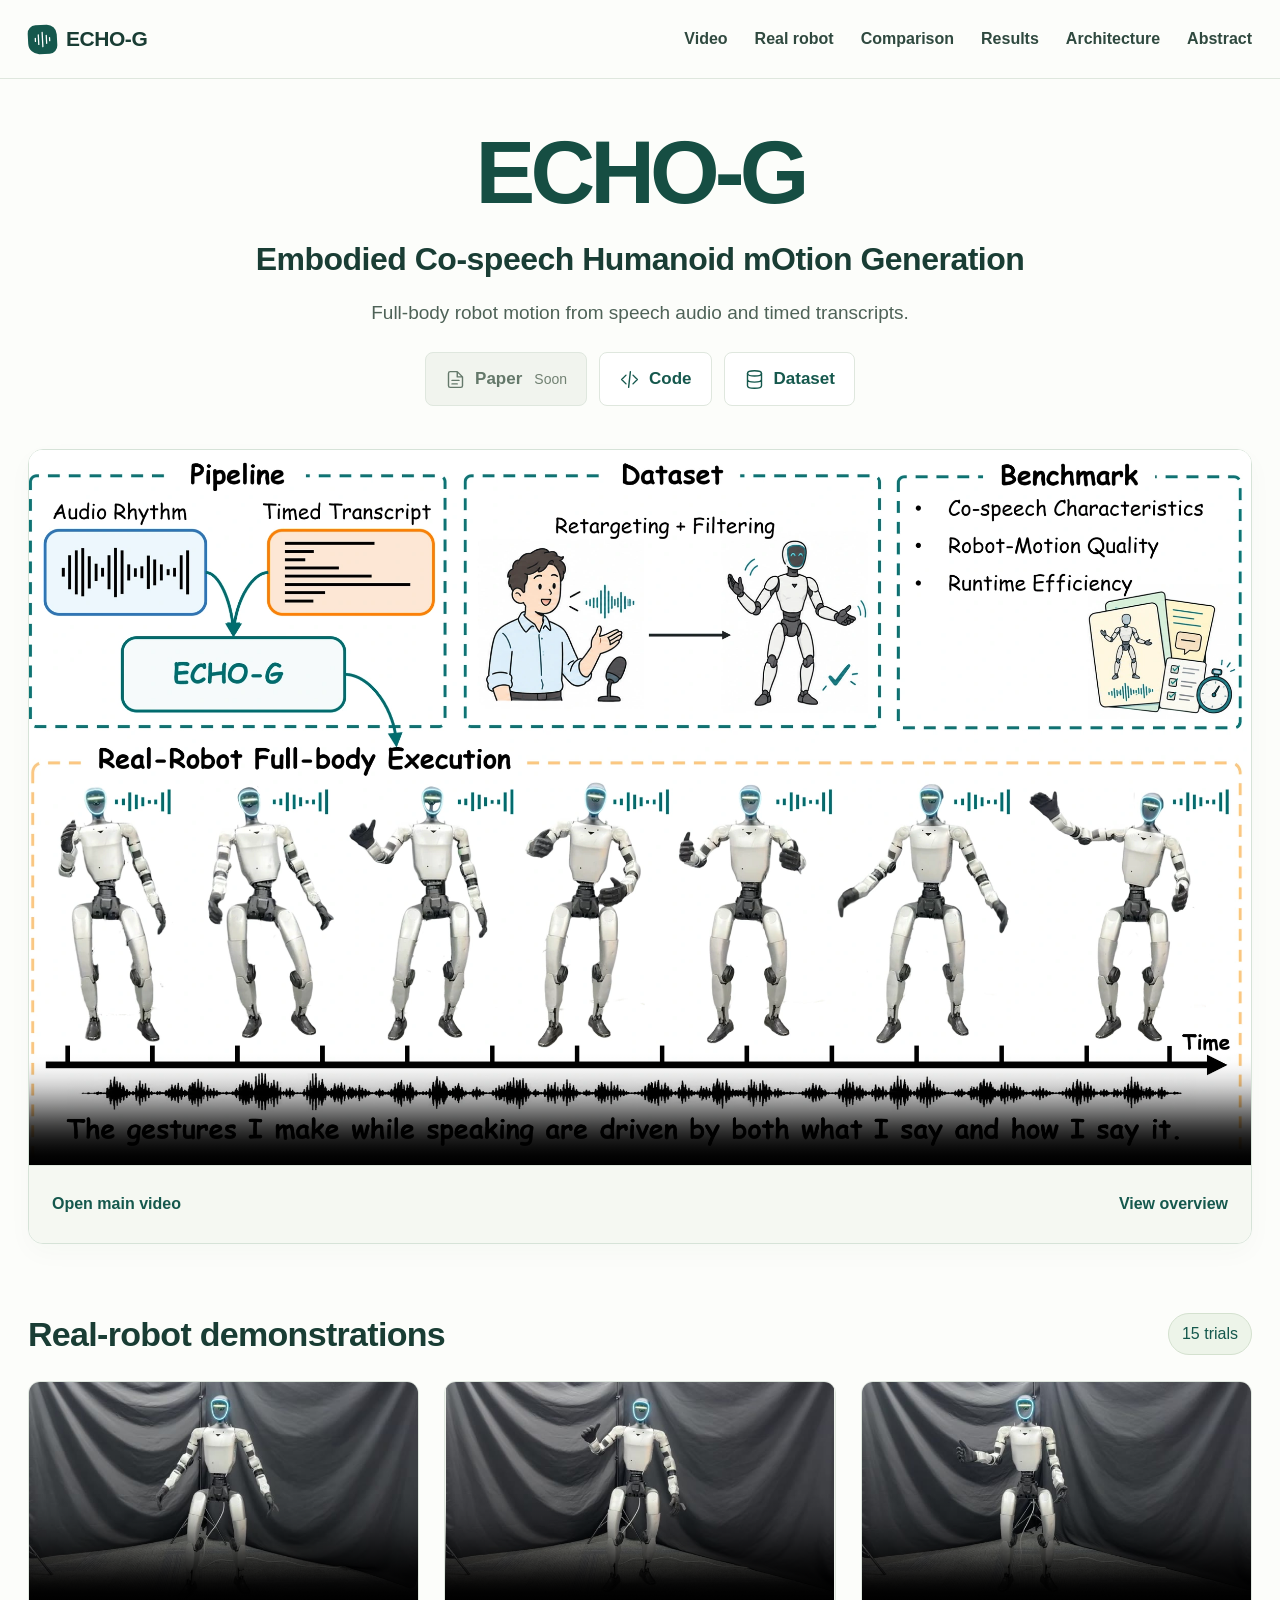
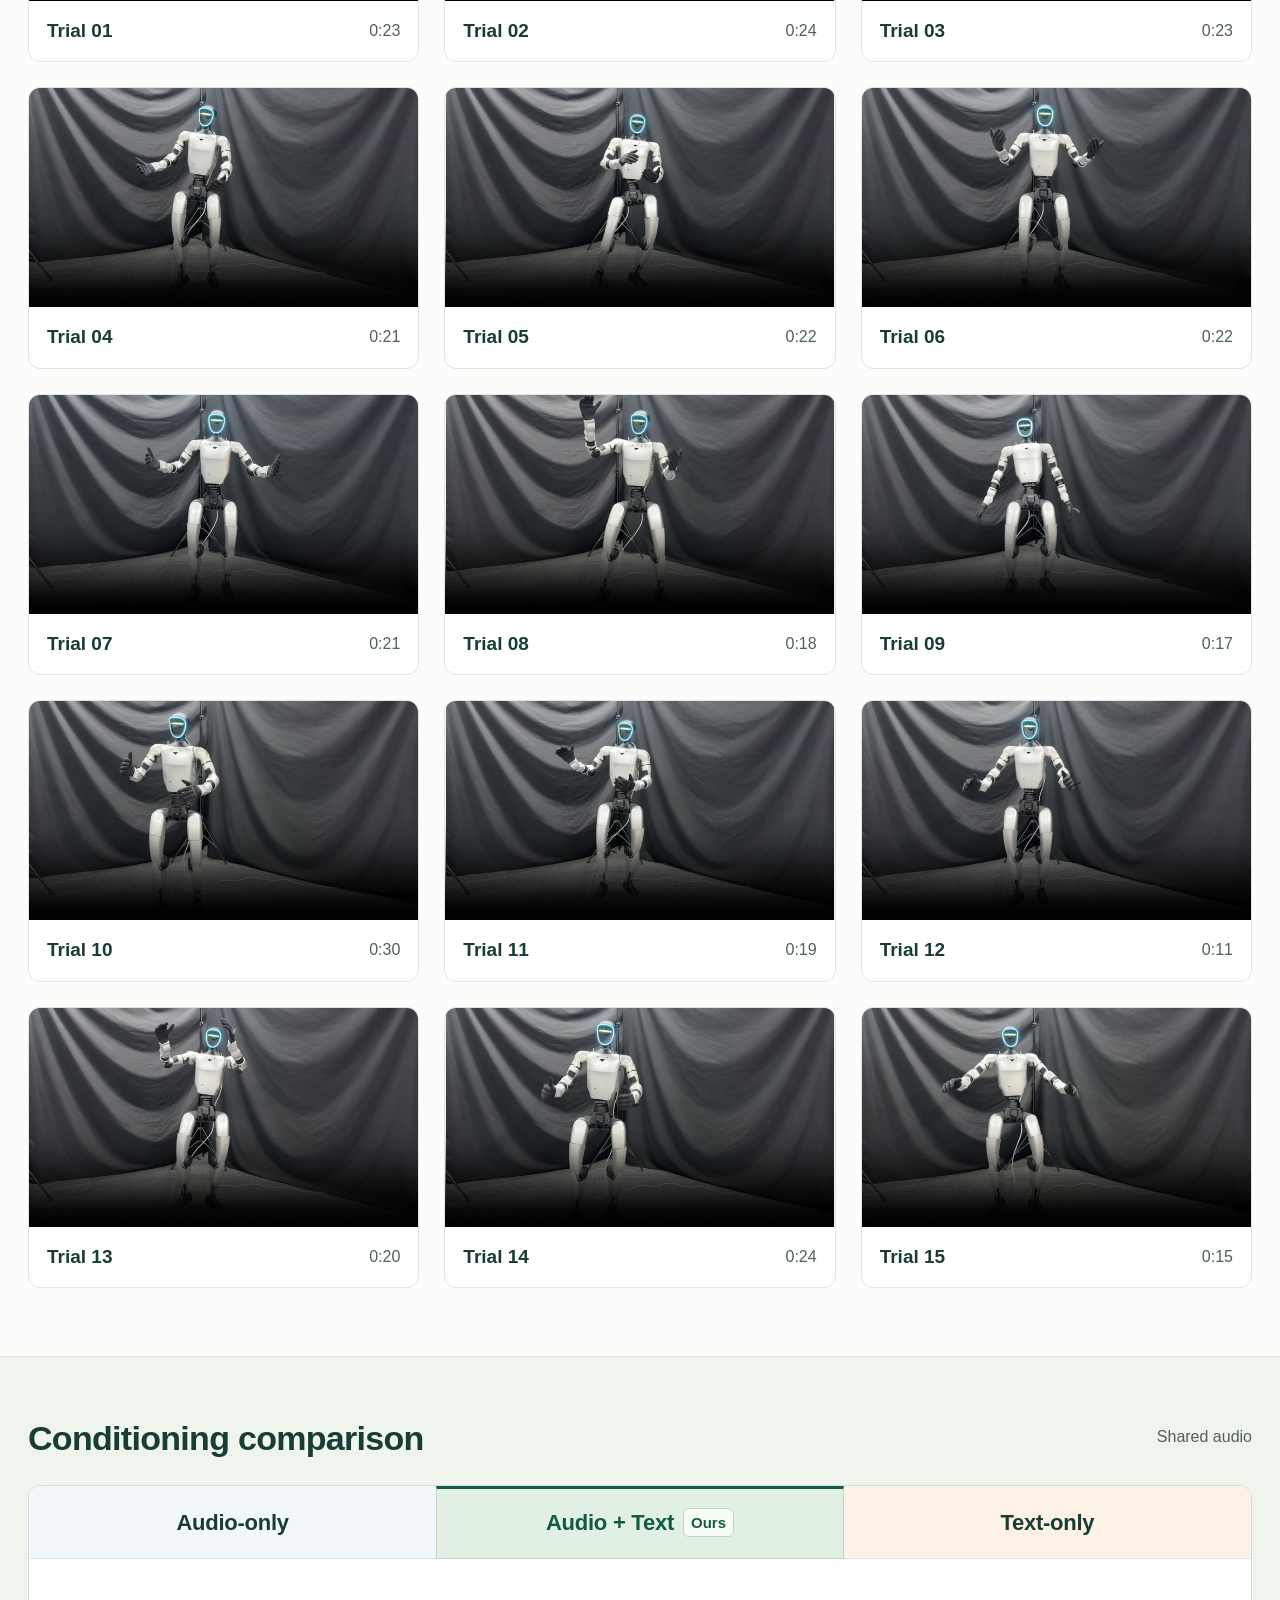
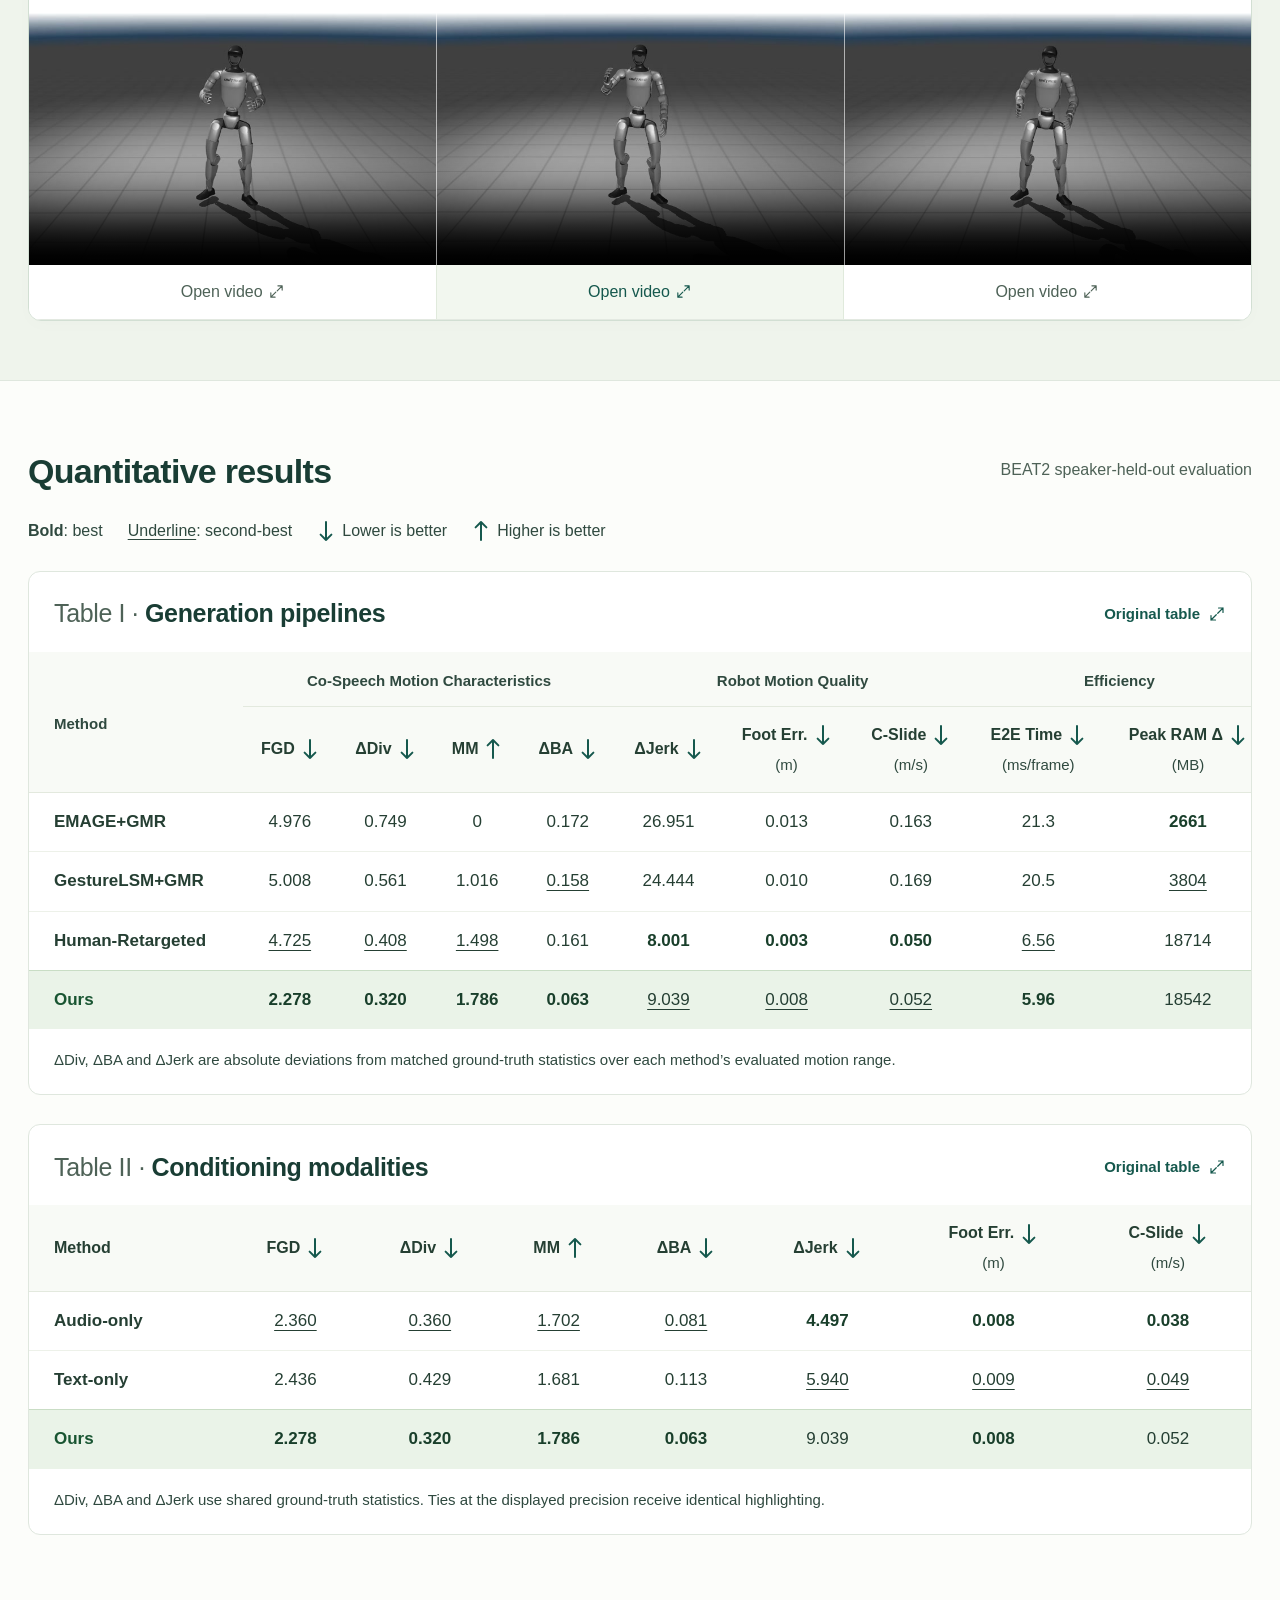
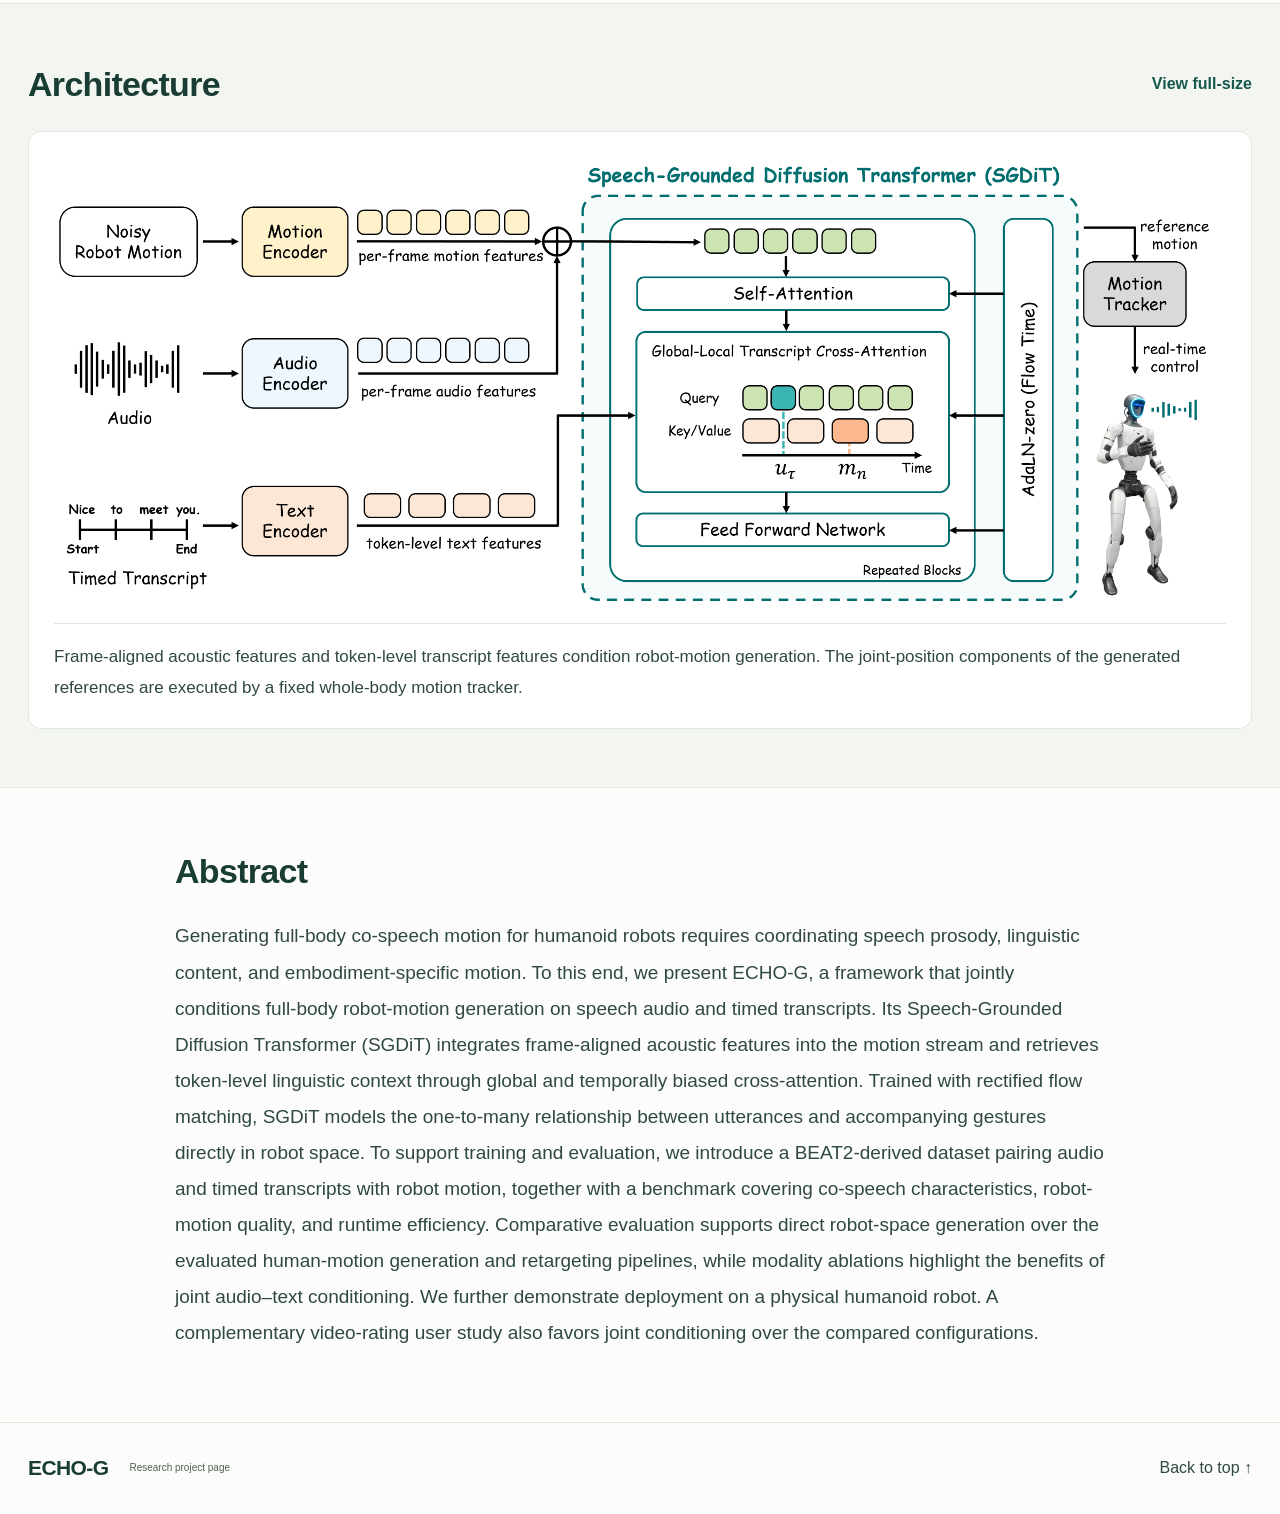
==== static.html @ 5864192a "add author" ====
<!DOCTYPE html>

<html lang="en"><head>
<meta charset="utf-8"/><meta content="width=device-width, initial-scale=1" name="viewport"/>
<meta content="#15584d" name="theme-color"/>
<meta content="ECHO-G generates full-body humanoid co-speech motion from speech audio and timed transcripts. Watch real-robot demonstrations, compare conditioning modalities, and explore the results." name="description"/>
<meta content="website" property="og:type"/><meta content="ECHO-G · Embodied Co-speech Humanoid mOtion Generation" property="og:title"/>
<meta content="Speech audio and timed transcripts, translated into full-body robot motion." property="og:description"/>
<meta content="summary_large_image" name="twitter:card"/>
<title>ECHO-G · Embodied Co-speech Humanoid mOtion Generation</title>
<link href="assets/images/favicon.svg" rel="icon" type="image/svg+xml"/>
<link href="styles.css" rel="stylesheet"/>
<link href="presentation.css" rel="stylesheet"/><meta content="https://echo-g-project.github.io/" property="og:url"/><meta content="https://echo-g-project.github.io/assets/images/social-cover.jpg" property="og:image"/><link href="https://echo-g-project.github.io/" rel="canonical"/><link rel="stylesheet" href="public-authors.css?v=1"></head><body><a class="skip-link" href="#main">Skip to content</a><svg aria-hidden="true" class="icon-library" xmlns="http://www.w3.org/2000/svg">
<symbol id="i-wave" viewBox="0 0 24 24"><path d="M3 10v4m4-8v12m5-15v18m5-14v10m4-7v4"></path></symbol>
<symbol id="i-paper" viewBox="0 0 24 24"><path d="M14 3H6a2 2 0 0 0-2 2v14a2 2 0 0 0 2 2h12a2 2 0 0 0 2-2V9zM14 3v6h6M8 13h8M8 17h6"></path></symbol>
<symbol id="i-code" viewBox="0 0 24 24"><path d="m8 7-5 5 5 5m8-10 5 5-5 5m-3-14-2 18"></path></symbol>
<symbol id="i-data" viewBox="0 0 24 24"><ellipse cx="12" cy="5" rx="8" ry="3"></ellipse><path d="M4 5v7c0 1.7 3.6 3 8 3s8-1.3 8-3V5M4 12v7c0 1.7 3.6 3 8 3s8-1.3 8-3v-7"></path></symbol>
<symbol id="i-play" viewBox="0 0 24 24"><path d="m9 5 10 7-10 7z"></path></symbol>
<symbol id="i-pause" viewBox="0 0 24 24"><path d="M9 5v14m6-14v14"></path></symbol>
<symbol id="i-arrow" viewBox="0 0 24 24"><path d="M5 12h14m-6-6 6 6-6 6"></path></symbol>
<symbol id="i-expand" viewBox="0 0 24 24"><path d="M14 4h6v6m0-6-7 7M10 20H4v-6m0 6 7-7"></path></symbol>
<symbol id="i-chevron" viewBox="0 0 24 24"><path d="m6 9 6 6 6-6"></path></symbol>
<symbol id="i-close" viewBox="0 0 24 24"><path d="m6 6 12 12M6 18 18 6"></path></symbol>
<symbol id="i-sound" viewBox="0 0 24 24"><path d="m10 5-5 4H2v6h3l5 4V5zm4 3a6 6 0 0 1 0 8m3-11a10 10 0 0 1 0 14"></path></symbol>
<symbol id="i-muted" viewBox="0 0 24 24"><path d="m10 5-5 4H2v6h3l5 4V5zm5 4 6 6m0-6-6 6"></path></symbol>
<symbol id="i-replay" viewBox="0 0 24 24"><path d="M4 10a8 8 0 1 1 1 8M4 4v6h6"></path></symbol>
</svg>
<header class="site-header"><div class="header-inner"><a aria-label="ECHO-G home" class="wordmark" href="#top"><span class="brand-mark"><svg aria-hidden="true" class="icon"><use href="#i-wave"></use></svg></span>ECHO-G</a><nav aria-label="Page sections"><a href="#main-video">Video</a><a href="#real-robot">Real robot</a><a href="#comparison">Comparison</a><a href="#results">Results</a><a href="#architecture">Architecture</a><a href="#abstract">Abstract</a></nav></div></header>
<main id="main">
<section aria-labelledby="project-heading" class="hero section-shell" id="top">
<h1 id="project-heading"><span class="project-name">ECHO-G</span><span class="paper-title">Embodied Co-speech Humanoid mOtion Generation</span></h1>
<p class="hero-description">Full-body robot motion from speech audio and timed transcripts.</p>
<div class="authors" hidden="" id="authors"></div><div class="affiliations" hidden="" id="affiliations"></div><div aria-label="Project resources" class="hero-links">
  <button aria-label="Paper: link pending"
          class="resource-button"
          data-resource="paper"
          disabled
          type="button">
    <svg aria-hidden="true" class="icon"><use href="#i-paper"></use></svg>
    <span>Paper</span>
    <span class="pending-tag">Soon</span>
  </button>

  <a class="resource-button"
     data-resource="code"
     href="https://github.com/Mondo-Robotics/ECHO-G"
     target="_blank"
     rel="noopener noreferrer">
    <svg aria-hidden="true" class="icon"><use href="#i-code"></use></svg>
    <span>Code</span>
  </a>

  <a class="resource-button"
     data-resource="dataset"
     href="https://huggingface.co/datasets/gaopusen/ECHO-G"
     target="_blank"
     rel="noopener noreferrer">
    <svg aria-hidden="true" class="icon"><use href="#i-data"></use></svg>
    <span>Dataset</span>
  </a>
</div><p class="resource-note" hidden="" id="resource-note"></p>
</section>
<section aria-labelledby="main-video-heading" class="main-video-section section-shell" id="main-video">
<h2 class="sr-only" id="main-video-heading">Main video</h2>
<figure class="featured-media"><div class="featured-player" id="main-video-slot"><div class="video-shell"><video aria-label="ECHO-G main video" controls="" playsinline="" poster="assets/posters/cover-page.webp" preload="none" src="assets/videos/long-video.mp4"></video></div></div><div class="feature-toolbar"><a class="text-link" href="assets/videos/long-video.mp4" rel="noopener noreferrer" target="_blank">Open main video</a><a class="text-link" href="assets/images/cover-page.png" rel="noopener noreferrer" target="_blank">View overview</a></div></figure>
</section>
<section aria-labelledby="trials-heading" class="trials-section section-shell" id="real-robot">
<div class="section-heading"><div><h2 id="trials-heading">Real-robot demonstrations</h2></div><span class="count-chip" id="trial-count">15 trials</span></div>
<div class="trial-grid" id="trial-grid"><article class="trial-card" data-display-trial="01" data-trial="1"><div class="video-shell"><video aria-label="Trial 01 — real-robot demonstration" controls="" playsinline="" poster="assets/posters/trial-01.jpg" preload="none" src="assets/videos/real-robot-videos/1.mp4"></video></div><div class="trial-meta"><h3>Trial 01</h3><span>0:23</span></div></article><article class="trial-card" data-display-trial="02" data-trial="2"><div class="video-shell"><video aria-label="Trial 02 — real-robot demonstration" controls="" playsinline="" poster="assets/posters/trial-02.jpg" preload="none" src="assets/videos/real-robot-videos/2.mp4"></video></div><div class="trial-meta"><h3>Trial 02</h3><span>0:24</span></div></article><article class="trial-card" data-display-trial="03" data-trial="3"><div class="video-shell"><video aria-label="Trial 03 — real-robot demonstration" controls="" playsinline="" poster="assets/posters/trial-03.jpg" preload="none" src="assets/videos/real-robot-videos/3.mp4"></video></div><div class="trial-meta"><h3>Trial 03</h3><span>0:23</span></div></article><article class="trial-card" data-display-trial="04" data-trial="4"><div class="video-shell"><video aria-label="Trial 04 — real-robot demonstration" controls="" playsinline="" poster="assets/posters/trial-04.jpg" preload="none" src="assets/videos/real-robot-videos/4.mp4"></video></div><div class="trial-meta"><h3>Trial 04</h3><span>0:21</span></div></article><article class="trial-card" data-display-trial="05" data-trial="5"><div class="video-shell"><video aria-label="Trial 05 — real-robot demonstration" controls="" playsinline="" poster="assets/posters/trial-05.jpg" preload="none" src="assets/videos/real-robot-videos/5.mp4"></video></div><div class="trial-meta"><h3>Trial 05</h3><span>0:22</span></div></article><article class="trial-card" data-display-trial="06" data-trial="6"><div class="video-shell"><video aria-label="Trial 06 — real-robot demonstration" controls="" playsinline="" poster="assets/posters/trial-06.jpg" preload="none" src="assets/videos/real-robot-videos/6.mp4"></video></div><div class="trial-meta"><h3>Trial 06</h3><span>0:22</span></div></article><article class="trial-card" data-display-trial="07" data-trial="7"><div class="video-shell"><video aria-label="Trial 07 — real-robot demonstration" controls="" playsinline="" poster="assets/posters/trial-07.jpg" preload="none" src="assets/videos/real-robot-videos/7.mp4"></video></div><div class="trial-meta"><h3>Trial 07</h3><span>0:21</span></div></article><article class="trial-card" data-display-trial="08" data-trial="8"><div class="video-shell"><video aria-label="Trial 08 — real-robot demonstration" controls="" playsinline="" poster="assets/posters/trial-08.jpg" preload="none" src="assets/videos/real-robot-videos/8.mp4"></video></div><div class="trial-meta"><h3>Trial 08</h3><span>0:18</span></div></article><article class="trial-card" data-display-trial="09" data-trial="9"><div class="video-shell"><video aria-label="Trial 09 — real-robot demonstration" controls="" playsinline="" poster="assets/posters/trial-09.jpg" preload="none" src="assets/videos/real-robot-videos/9.mp4"></video></div><div class="trial-meta"><h3>Trial 09</h3><span>0:17</span></div></article><article class="trial-card" data-display-trial="10" data-trial="10"><div class="video-shell"><video aria-label="Trial 10 — real-robot demonstration" controls="" playsinline="" poster="assets/posters/trial-10.jpg" preload="none" src="assets/videos/real-robot-videos/10.mp4"></video></div><div class="trial-meta"><h3>Trial 10</h3><span>0:30</span></div></article><article class="trial-card" data-display-trial="11" data-trial="11"><div class="video-shell"><video aria-label="Trial 11 — real-robot demonstration" controls="" playsinline="" poster="assets/posters/trial-11.jpg" preload="none" src="assets/videos/real-robot-videos/11.mp4"></video></div><div class="trial-meta"><h3>Trial 11</h3><span>0:19</span></div></article><article class="trial-card" data-display-trial="12" data-trial="12"><div class="video-shell"><video aria-label="Trial 12 — real-robot demonstration" controls="" playsinline="" poster="assets/posters/trial-12.jpg" preload="none" src="assets/videos/real-robot-videos/12.mp4"></video></div><div class="trial-meta"><h3>Trial 12</h3><span>0:11</span></div></article><article class="trial-card" data-display-trial="13" data-trial="13"><div class="video-shell"><video aria-label="Trial 13 — real-robot demonstration" controls="" playsinline="" poster="assets/posters/trial-13.jpg" preload="none" src="assets/videos/real-robot-videos/13.mp4"></video></div><div class="trial-meta"><h3>Trial 13</h3><span>0:20</span></div></article><article class="trial-card" data-display-trial="14" data-trial="14"><div class="video-shell"><video aria-label="Trial 14 — real-robot demonstration" controls="" playsinline="" poster="assets/posters/trial-14.jpg" preload="none" src="assets/videos/real-robot-videos/14.mp4"></video></div><div class="trial-meta"><h3>Trial 14</h3><span>0:24</span></div></article><article class="trial-card" data-display-trial="15" data-trial="15"><div class="video-shell"><video aria-label="Trial 15 — real-robot demonstration" controls="" playsinline="" poster="assets/posters/trial-15.jpg" preload="none" src="assets/videos/real-robot-videos/15.mp4"></video></div><div class="trial-meta"><h3>Trial 15</h3><span>0:15</span></div></article></div>
</section>
<section aria-labelledby="comparison-heading" class="comparison-section" id="comparison"><div class="section-shell">
<div class="section-heading"><div><h2 id="comparison-heading">Conditioning comparison</h2></div><p class="section-aside">Shared audio</p></div>
<div class="comparison-card"><div aria-label="Audio-only, audio plus text, and text-only comparison. Scroll horizontally on a small screen." class="comparison-scroll" id="comparison-scroll" role="region" tabindex="0"><div class="comparison-canvas"><div class="comparison-labels" id="comparison-labels"><div class="comparison-label" data-condition="audio-only"><strong>Audio-only</strong></div><div class="comparison-label" data-condition="audio-text"><strong>Audio + Text</strong><span class="ours-label">Ours</span></div><div class="comparison-label" data-condition="text-only"><strong>Text-only</strong></div></div><div class="comparison-player" id="comparison-player"><video aria-label="Synchronized comparison: audio-only left, audio and text center, text-only right." controls="" id="comparison-video" playsinline="" poster="assets/posters/conditioning-comparison.jpg" preload="none" src="assets/videos/comparison/conditioning-comparison.mp4"></video></div><div class="comparison-links" id="comparison-links"><a aria-label="Open Audio-only video separately" href="assets/videos/comparison/audio-only.mp4" rel="noopener noreferrer" target="_blank">Open video <svg aria-hidden="true" class="icon"><use href="#i-expand"></use></svg></a><a aria-label="Open Audio + Text video separately" href="assets/videos/comparison/audio-text.mp4" rel="noopener noreferrer" target="_blank">Open video <svg aria-hidden="true" class="icon"><use href="#i-expand"></use></svg></a><a aria-label="Open Text-only video separately" href="assets/videos/comparison/text-only.mp4" rel="noopener noreferrer" target="_blank">Open video <svg aria-hidden="true" class="icon"><use href="#i-expand"></use></svg></a></div></div></div>
</div>
</div></section>
<section aria-labelledby="results-heading" class="results-section section-shell" id="results"><div class="section-heading"><div><h2 id="results-heading">Quantitative results</h2></div><p class="section-aside">BEAT2 speaker-held-out evaluation</p></div>
<div class="ranking-legend"><span><strong>Bold</strong>: best</span><span><u>Underline</u>: second-best</span><span class="direction-legend"><span aria-hidden="true" class="legend-arrow"><svg aria-hidden="true" focusable="false" viewBox="0 0 20 26"><path d="M10 3v20M4 17l6 6 6-6"></path></svg></span>Lower is better</span><span class="direction-legend"><span aria-hidden="true" class="legend-arrow"><svg aria-hidden="true" focusable="false" viewBox="0 0 20 26"><path d="M10 23V3M4 9l6-6 6 6"></path></svg></span>Higher is better</span></div><div class="benchmark-tables" id="benchmark-tables"><article class="benchmark-card" id="table-pipelines"><div class="benchmark-head"><div><h3 id="table-pipelines-title"><span class="inline-table-number">Table I</span>Generation pipelines</h3></div><a class="text-link" href="assets/tables/TABLE1.png" rel="noopener noreferrer" target="_blank">Original table<svg aria-hidden="true" class="icon"><use href="#i-expand"></use></svg></a></div><p class="scroll-hint" hidden="">Scroll table →</p><div aria-labelledby="table-pipelines-title" class="table-scroll" role="region" tabindex="0"><table aria-labelledby="table-pipelines-title" class="pipelines-table"><thead><tr class="group-row"><th class="method-heading" rowspan="2" scope="col">Method</th><th colspan="4" scope="colgroup">Co-Speech Motion Characteristics</th><th colspan="3" scope="colgroup">Robot Motion Quality</th><th colspan="2" scope="colgroup">Efficiency</th></tr><tr><th aria-label="Fréchet Gesture Distance, lower is better" scope="col"><span class="metric-heading"><abbr class="metric-name" title="Fréchet Gesture Distance">FGD</abbr><span aria-hidden="true" class="metric-arrow" data-direction="↓"><svg aria-hidden="true" focusable="false" viewBox="0 0 20 26"><path d="M10 3v20M4 17l6 6 6-6"></path></svg></span></span></th><th aria-label="Absolute gap to the reference diversity statistic, lower is better" scope="col"><span class="metric-heading"><abbr class="metric-name" title="Absolute gap to the reference diversity statistic">ΔDiv</abbr><span aria-hidden="true" class="metric-arrow" data-direction="↓"><svg aria-hidden="true" focusable="false" viewBox="0 0 20 26"><path d="M10 3v20M4 17l6 6 6-6"></path></svg></span></span></th><th aria-label="Multimodality, higher is better" scope="col"><span class="metric-heading"><abbr class="metric-name" title="Multimodality">MM</abbr><span aria-hidden="true" class="metric-arrow" data-direction="↑"><svg aria-hidden="true" focusable="false" viewBox="0 0 20 26"><path d="M10 23V3M4 9l6-6 6 6"></path></svg></span></span></th><th aria-label="Absolute gap to the reference Beat Alignment statistic, lower is better" scope="col"><span class="metric-heading"><abbr class="metric-name" title="Absolute gap to the reference Beat Alignment statistic">ΔBA</abbr><span aria-hidden="true" class="metric-arrow" data-direction="↓"><svg aria-hidden="true" focusable="false" viewBox="0 0 20 26"><path d="M10 3v20M4 17l6 6 6-6"></path></svg></span></span></th><th aria-label="Absolute gap to the reference jerk statistic, lower is better" scope="col"><span class="metric-heading"><abbr class="metric-name" title="Absolute gap to the reference jerk statistic">ΔJerk</abbr><span aria-hidden="true" class="metric-arrow" data-direction="↓"><svg aria-hidden="true" focusable="false" viewBox="0 0 20 26"><path d="M10 3v20M4 17l6 6 6-6"></path></svg></span></span></th><th aria-label="Foot-ground error, lower is better" scope="col"><span class="metric-heading"><abbr class="metric-name" title="Foot-ground error">Foot Err.</abbr><span aria-hidden="true" class="metric-arrow" data-direction="↓"><svg aria-hidden="true" focusable="false" viewBox="0 0 20 26"><path d="M10 3v20M4 17l6 6 6-6"></path></svg></span></span><span class="metric-unit">(m)</span></th><th aria-label="Contact sliding speed, lower is better" scope="col"><span class="metric-heading"><abbr class="metric-name" title="Contact sliding speed">C-Slide</abbr><span aria-hidden="true" class="metric-arrow" data-direction="↓"><svg aria-hidden="true" focusable="false" viewBox="0 0 20 26"><path d="M10 3v20M4 17l6 6 6-6"></path></svg></span></span><span class="metric-unit">(m/s)</span></th><th aria-label="End-to-end processing time per output frame, lower is better" scope="col"><span class="metric-heading"><abbr class="metric-name" title="End-to-end processing time per output frame">E2E Time</abbr><span aria-hidden="true" class="metric-arrow" data-direction="↓"><svg aria-hidden="true" focusable="false" viewBox="0 0 20 26"><path d="M10 3v20M4 17l6 6 6-6"></path></svg></span></span><span class="metric-unit">(ms/frame)</span></th><th aria-label="Peak system RAM increase, lower is better" scope="col"><span class="metric-heading"><abbr class="metric-name" title="Peak system RAM increase">Peak RAM Δ</abbr><span aria-hidden="true" class="metric-arrow" data-direction="↓"><svg aria-hidden="true" focusable="false" viewBox="0 0 20 26"><path d="M10 3v20M4 17l6 6 6-6"></path></svg></span></span><span class="metric-unit">(MB)</span></th></tr></thead><tbody><tr><th scope="row">EMAGE+GMR</th><td data-value="4.976">4.976</td><td data-value="0.749">0.749</td><td data-value="0">0</td><td data-value="0.172">0.172</td><td data-value="26.951">26.951</td><td data-value="0.013">0.013</td><td data-value="0.163">0.163</td><td data-value="21.3">21.3</td><td aria-label="2661, best" class="metric-best" data-value="2661">2661</td></tr><tr><th scope="row">GestureLSM+GMR</th><td data-value="5.008">5.008</td><td data-value="0.561">0.561</td><td data-value="1.016">1.016</td><td aria-label="0.158, second-best" class="metric-second" data-value="0.158">0.158</td><td data-value="24.444">24.444</td><td data-value="0.010">0.010</td><td data-value="0.169">0.169</td><td data-value="20.5">20.5</td><td aria-label="3804, second-best" class="metric-second" data-value="3804">3804</td></tr><tr><th scope="row">Human-Retargeted</th><td aria-label="4.725, second-best" class="metric-second" data-value="4.725">4.725</td><td aria-label="0.408, second-best" class="metric-second" data-value="0.408">0.408</td><td aria-label="1.498, second-best" class="metric-second" data-value="1.498">1.498</td><td data-value="0.161">0.161</td><td aria-label="8.001, best" class="metric-best" data-value="8.001">8.001</td><td aria-label="0.003, best" class="metric-best" data-value="0.003">0.003</td><td aria-label="0.050, best" class="metric-best" data-value="0.050">0.050</td><td aria-label="6.56, second-best" class="metric-second" data-value="6.56">6.56</td><td data-value="18714">18714</td></tr><tr class="ours-row"><th scope="row">Ours</th><td aria-label="2.278, best" class="metric-best" data-value="2.278">2.278</td><td aria-label="0.320, best" class="metric-best" data-value="0.320">0.320</td><td aria-label="1.786, best" class="metric-best" data-value="1.786">1.786</td><td aria-label="0.063, best" class="metric-best" data-value="0.063">0.063</td><td aria-label="9.039, second-best" class="metric-second" data-value="9.039">9.039</td><td aria-label="0.008, second-best" class="metric-second" data-value="0.008">0.008</td><td aria-label="0.052, second-best" class="metric-second" data-value="0.052">0.052</td><td aria-label="5.96, best" class="metric-best" data-value="5.96">5.96</td><td data-value="18542">18542</td></tr></tbody></table></div><p class="table-note">ΔDiv, ΔBA and ΔJerk are absolute deviations from matched ground-truth statistics over each method’s evaluated motion range.</p></article><article class="benchmark-card" id="table-modalities"><div class="benchmark-head"><div><h3 id="table-modalities-title"><span class="inline-table-number">Table II</span>Conditioning modalities</h3></div><a class="text-link" href="assets/tables/TABLE2.png" rel="noopener noreferrer" target="_blank">Original table<svg aria-hidden="true" class="icon"><use href="#i-expand"></use></svg></a></div><p class="scroll-hint" hidden="">Scroll table →</p><div aria-labelledby="table-modalities-title" class="table-scroll" role="region" tabindex="0"><table aria-labelledby="table-modalities-title" class="modalities-table"><thead><tr><th class="method-heading" scope="col">Method</th><th aria-label="Fréchet Gesture Distance, lower is better" scope="col"><span class="metric-heading"><abbr class="metric-name" title="Fréchet Gesture Distance">FGD</abbr><span aria-hidden="true" class="metric-arrow" data-direction="↓"><svg aria-hidden="true" focusable="false" viewBox="0 0 20 26"><path d="M10 3v20M4 17l6 6 6-6"></path></svg></span></span></th><th aria-label="Absolute gap to the reference diversity statistic, lower is better" scope="col"><span class="metric-heading"><abbr class="metric-name" title="Absolute gap to the reference diversity statistic">ΔDiv</abbr><span aria-hidden="true" class="metric-arrow" data-direction="↓"><svg aria-hidden="true" focusable="false" viewBox="0 0 20 26"><path d="M10 3v20M4 17l6 6 6-6"></path></svg></span></span></th><th aria-label="Multimodality, higher is better" scope="col"><span class="metric-heading"><abbr class="metric-name" title="Multimodality">MM</abbr><span aria-hidden="true" class="metric-arrow" data-direction="↑"><svg aria-hidden="true" focusable="false" viewBox="0 0 20 26"><path d="M10 23V3M4 9l6-6 6 6"></path></svg></span></span></th><th aria-label="Absolute gap to the reference Beat Alignment statistic, lower is better" scope="col"><span class="metric-heading"><abbr class="metric-name" title="Absolute gap to the reference Beat Alignment statistic">ΔBA</abbr><span aria-hidden="true" class="metric-arrow" data-direction="↓"><svg aria-hidden="true" focusable="false" viewBox="0 0 20 26"><path d="M10 3v20M4 17l6 6 6-6"></path></svg></span></span></th><th aria-label="Absolute gap to the reference jerk statistic, lower is better" scope="col"><span class="metric-heading"><abbr class="metric-name" title="Absolute gap to the reference jerk statistic">ΔJerk</abbr><span aria-hidden="true" class="metric-arrow" data-direction="↓"><svg aria-hidden="true" focusable="false" viewBox="0 0 20 26"><path d="M10 3v20M4 17l6 6 6-6"></path></svg></span></span></th><th aria-label="Foot-ground error, lower is better" scope="col"><span class="metric-heading"><abbr class="metric-name" title="Foot-ground error">Foot Err.</abbr><span aria-hidden="true" class="metric-arrow" data-direction="↓"><svg aria-hidden="true" focusable="false" viewBox="0 0 20 26"><path d="M10 3v20M4 17l6 6 6-6"></path></svg></span></span><span class="metric-unit">(m)</span></th><th aria-label="Contact sliding speed, lower is better" scope="col"><span class="metric-heading"><abbr class="metric-name" title="Contact sliding speed">C-Slide</abbr><span aria-hidden="true" class="metric-arrow" data-direction="↓"><svg aria-hidden="true" focusable="false" viewBox="0 0 20 26"><path d="M10 3v20M4 17l6 6 6-6"></path></svg></span></span><span class="metric-unit">(m/s)</span></th></tr></thead><tbody><tr><th scope="row">Audio-only</th><td aria-label="2.360, second-best" class="metric-second" data-value="2.360">2.360</td><td aria-label="0.360, second-best" class="metric-second" data-value="0.360">0.360</td><td aria-label="1.702, second-best" class="metric-second" data-value="1.702">1.702</td><td aria-label="0.081, second-best" class="metric-second" data-value="0.081">0.081</td><td aria-label="4.497, best" class="metric-best" data-value="4.497">4.497</td><td aria-label="0.008, best" class="metric-best" data-value="0.008">0.008</td><td aria-label="0.038, best" class="metric-best" data-value="0.038">0.038</td></tr><tr><th scope="row">Text-only</th><td data-value="2.436">2.436</td><td data-value="0.429">0.429</td><td data-value="1.681">1.681</td><td data-value="0.113">0.113</td><td aria-label="5.940, second-best" class="metric-second" data-value="5.940">5.940</td><td aria-label="0.009, second-best" class="metric-second" data-value="0.009">0.009</td><td aria-label="0.049, second-best" class="metric-second" data-value="0.049">0.049</td></tr><tr class="ours-row"><th scope="row">Ours</th><td aria-label="2.278, best" class="metric-best" data-value="2.278">2.278</td><td aria-label="0.320, best" class="metric-best" data-value="0.320">0.320</td><td aria-label="1.786, best" class="metric-best" data-value="1.786">1.786</td><td aria-label="0.063, best" class="metric-best" data-value="0.063">0.063</td><td data-value="9.039">9.039</td><td aria-label="0.008, best" class="metric-best" data-value="0.008">0.008</td><td data-value="0.052">0.052</td></tr></tbody></table></div><p class="table-note">ΔDiv, ΔBA and ΔJerk use shared ground-truth statistics. Ties at the displayed precision receive identical highlighting.</p></article></div>
</section>
<section aria-labelledby="architecture-heading" class="architecture-section" id="architecture"><div class="section-shell"><div class="section-heading"><div><h2 id="architecture-heading">Architecture</h2></div><a class="text-link" href="assets/images/Arch-5.png" rel="noopener noreferrer" target="_blank">View full-size</a></div>
<figure class="architecture-figure"><a class="figure-button" href="assets/images/Arch-5.png" rel="noopener noreferrer" target="_blank"><img alt="SGDiT architecture and tracking interface: acoustic conditions enter the motion sequence, while transcript conditions enter through cross-attention." decoding="async" height="1662" id="architecture-image" loading="lazy" src="assets/images/Arch-5.png" width="4386"/></a><figcaption id="architecture-caption">Frame-aligned acoustic features and token-level transcript features condition robot-motion generation. The joint-position components of the generated references are executed by a fixed whole-body motion tracker.</figcaption></figure></div></section>
<section aria-labelledby="abstract-heading" class="abstract-section section-shell" id="abstract"><div class="abstract-layout"><div><h2 id="abstract-heading">Abstract</h2></div><div class="abstract-copy"><p id="abstract-text">Generating full-body co-speech motion for humanoid robots requires coordinating speech prosody, linguistic content, and embodiment-specific motion. To this end, we present ECHO-G, a framework that jointly conditions full-body robot-motion generation on speech audio and timed transcripts. Its Speech-Grounded Diffusion Transformer (SGDiT) integrates frame-aligned acoustic features into the motion stream and retrieves token-level linguistic context through global and temporally biased cross-attention. Trained with rectified flow matching, SGDiT models the one-to-many relationship between utterances and accompanying gestures directly in robot space. To support training and evaluation, we introduce a BEAT2-derived dataset pairing audio and timed transcripts with robot motion, together with a benchmark covering co-speech characteristics, robot-motion quality, and runtime efficiency. Comparative evaluation supports direct robot-space generation over the evaluated human-motion generation and retargeting pipelines, while modality ablations highlight the benefits of joint audio–text conditioning. We further demonstrate deployment on a physical humanoid robot. A complementary video-rating user study also favors joint conditioning over the compared configurations.</p><p hidden="" id="release-statement"></p></div></div></section>
<section class="citation-section section-shell" hidden="" id="citation"><h2>Citation</h2><pre id="citation-code"></pre></section></main>
<footer class="site-footer"><div class="section-shell footer-inner"><a class="footer-brand" href="#top">ECHO-G</a><p>Research project page</p><a class="back-top" href="#top">Back to top ↑</a></div></footer>
</body></html>
---- styles.css ----
:root{--paper:#fcfdfa;--white:#fff;--ink:#193d34;--body:#43594f;--muted:#687a70;--green:#15584d;--green-soft:#eaf3eb;--line:#dfe7de;--pale:#f1f5ef;--max:1120px;--sans:-apple-system,BlinkMacSystemFont,"Segoe UI","Helvetica Neue",Arial,sans-serif}
*{box-sizing:border-box}html{scroll-behavior:smooth;scroll-padding-top:100px}body{margin:0;background:var(--paper);color:var(--ink);font:16px/1.65 var(--sans);-webkit-font-smoothing:antialiased}[hidden]{display:none!important}button,input{font:inherit}button,a{-webkit-tap-highlight-color:transparent}button{cursor:pointer}a{color:inherit;text-decoration:none}button:disabled{cursor:not-allowed}a:focus-visible,button:focus-visible,input:focus-visible,[tabindex]:focus-visible,video:focus-visible{outline:3px solid #197960;outline-offset:4px}::selection{background:#d3e8d3}.section-shell{width:min(var(--max),calc(100% - 80px));margin-inline:auto}.icon-library{position:absolute;width:0;height:0;overflow:hidden}.icon{width:20px;height:20px;fill:none;stroke:currentColor;stroke-width:1.6;stroke-linecap:round;stroke-linejoin:round;vertical-align:middle;flex-shrink:0}.sr-only{position:absolute!important;width:1px;height:1px;padding:0;overflow:hidden;clip:rect(0,0,0,0);white-space:nowrap;border:0}.skip-link{position:fixed;top:-60px;left:20px;z-index:100;background:var(--green);color:#fff;border-radius:6px;padding:10px 16px}.skip-link:focus{top:10px}.site-header{position:sticky;top:0;z-index:20;background:rgba(252,253,250,.97);border-bottom:1px solid var(--line)}.header-inner{height:66px;max-width:1280px;padding:0 40px;margin:auto;display:flex;align-items:center;gap:25px}.wordmark{display:inline-flex;align-items:center;gap:9px;font-size:17px;font-weight:750;letter-spacing:-.55px}.brand-mark{width:29px;height:29px;display:grid;place-items:center;background:var(--green);color:white;border-radius:8px 10px 8px 11px;transform:rotate(-3deg)}.brand-mark .icon{width:19px;height:19px}nav{margin-left:auto;display:flex;gap:27px;align-items:center}nav a{font-size:12px;color:var(--body);font-weight:550;padding-block:12px}nav a:hover{color:var(--green);text-decoration:underline;text-underline-offset:6px}.hero{text-align:center;padding:39px 0 29px}h1{margin:0;font-weight:550}.project-name{display:block;font-size:96px;letter-spacing:-7px;line-height:1.08;font-weight:770;color:#164e43;margin:0 0 17px}.paper-title{display:block;font-size:31px;line-height:1.3;letter-spacing:-.65px;font-weight:530}.hero-description{font-size:15px;color:var(--muted);margin:14px 0 23px}.hero-links{display:flex;justify-content:center;gap:10px;flex-wrap:wrap}.resource-button{min-height:42px;display:inline-flex;align-items:center;justify-content:center;gap:8px;padding:9px 17px;border:1px solid var(--line);border-radius:8px;background:#fff;color:var(--green);font-size:12px;font-weight:650}.resource-button:disabled{background:#f1f4ee;color:#64786a}.resource-button .icon{width:18px;height:18px}.pending-tag{font-size:8px;letter-spacing:.06em;text-transform:uppercase;color:#718172;font-weight:500;margin-left:2px}.resource-note{margin:9px 0 0;font-size:10px;color:var(--muted)}.authors{margin:18px 0 5px;display:flex;justify-content:center;gap:20px;flex-wrap:wrap;font-size:14px}.affiliations{font-size:12px;color:var(--muted)}.main-video-section{padding-top:9px}.featured-media{background:#fff;border:1px solid #d6e3d8;border-radius:15px;overflow:hidden;box-shadow:0 9px 26px #15372a07;margin:0}.featured-player{aspect-ratio:3764/2201;background:#fff}.featured-player .video-shell{width:100%;height:100%;aspect-ratio:auto;background:#fff}.featured-player video{background:white;object-fit:contain}.feature-toolbar{min-height:66px;display:flex;justify-content:space-between;align-items:center;gap:20px;padding:12px 20px;background:#f5f8f2;border-top:1px solid #e0e9df}.main-play{display:inline-flex;align-items:center;gap:9px;border:0;border-radius:8px;background:var(--green);color:white;font-size:12px;font-weight:650;padding:10px 15px;min-height:40px}.main-play .icon{width:17px;height:17px;fill:currentColor;stroke-width:1}.main-duration{font-weight:400;font-size:10px;border-left:1px solid #ffffff50;padding-left:10px;margin-left:5px;color:#e1ecdf}.text-link{display:inline-flex;align-items:center;gap:7px;background:transparent;border:0;padding:0;color:var(--green);font-size:11px;font-weight:550;text-align:left}.text-link .icon{width:16px;height:16px}.text-link:hover{text-decoration:underline;text-underline-offset:3px}.video-hint{text-align:center;font-size:10px;color:var(--muted);margin:13px 0 0}.section-heading{display:flex;justify-content:space-between;align-items:flex-end;gap:28px;margin-bottom:22px}.section-kicker{font-size:10px;font-weight:620;text-transform:uppercase;letter-spacing:.13em;color:var(--green);margin:0 0 9px}h2{margin:0;font-size:33px;font-weight:570;letter-spacing:-1px;line-height:1.25}h2>span{color:#207358}.section-intro{font-size:14px;line-height:1.8;color:var(--body);margin:-8px 0 27px;max-width:760px}.section-aside{margin:0 0 3px;font-size:11px;color:var(--muted);text-align:right}.trials-section{padding:70px 0 68px}.count-chip{display:inline-flex;align-items:center;white-space:nowrap;background:#edf4e9;border:1px solid #d4e1cf;color:var(--green);padding:5px 11px;border-radius:30px;font-size:10px;letter-spacing:.02em}.trial-grid{display:grid;grid-template-columns:repeat(3,minmax(0,1fr));gap:23px 21px}.trial-card{border:1px solid var(--line);background:#fff;border-radius:11px;overflow:hidden;min-width:0}.video-shell{aspect-ratio:16/9;position:relative;background:#e9eee9;overflow:hidden}video{display:block;width:100%;height:100%;object-fit:contain;background:#f0f3ed}.video-play{position:absolute;inset:50% auto auto 50%;transform:translate(-50%,-50%);display:grid;place-items:center;width:48px;height:48px;border:1px solid #ffffffb0;border-radius:50%;background:#124c41df;color:white;box-shadow:0 5px 15px #0002}.video-play .icon{width:21px;height:21px;margin-left:2px;fill:currentColor;stroke-width:1}.video-play:hover{background:#167761}.video-shell.has-played .video-play{display:none}.trial-meta{display:flex;justify-content:space-between;align-items:center;padding:11px 14px;gap:10px}.trial-meta h3{font-size:12px;font-weight:620;margin:0}.trial-meta span{font-size:10px;color:var(--muted);font-variant-numeric:tabular-nums}.gallery-actions{display:flex;flex-direction:column;align-items:center;gap:13px;margin-top:28px}.outline-button{border:1px solid #cbdccc;border-radius:8px;background:#fff;color:var(--green);padding:10px 17px;min-height:41px;display:inline-flex;gap:13px;align-items:center;font-size:11px;font-weight:600}.outline-button .icon{width:16px;height:16px}.outline-button:hover{background:var(--green-soft)}.outline-button[aria-expanded=true] .icon{transform:rotate(180deg)}.gallery-actions p{color:var(--muted);font-size:10px;margin:0;text-align:center}.video-error{padding:9px 12px;margin:0;background:#fff2e7;color:#713c25;font-size:11px}.video-error a{text-decoration:underline}.comparison-section{padding:59px 0 53px;background:#eff4ec;border-block:1px solid var(--line)}.comparison-card{background:#fff;border:1px solid #d2dfd3;border-radius:13px;overflow:hidden;box-shadow:0 4px 18px #183b2904}.comparison-scroll{overflow-x:auto;overscroll-behavior-x:contain;scrollbar-width:thin;scrollbar-color:#aac5b0 #edf4ed}.comparison-canvas{min-width:760px}.comparison-labels,.comparison-links{display:grid;grid-template-columns:repeat(3,minmax(0,1fr))}.comparison-label{padding:15px 16px 13px;text-align:center;background:#f2f7fb;position:relative;border-bottom:1px solid #dce5ed}.comparison-label:nth-child(2){background:#e2efe3;border-inline:1px solid #bfd4c2;border-top:3px solid var(--green);padding-top:12px;border-bottom-color:#bfd4c2}.comparison-label:nth-child(3){background:#fcf2e8}.comparison-label strong{font-size:16px;font-weight:620;letter-spacing:-.2px}.comparison-label small{display:block;font-size:10px;color:var(--muted);margin-top:3px}.comparison-label:nth-child(2) strong{color:#125b42}.comparison-player{position:relative;aspect-ratio:4/1;background:#ddd}.comparison-player video{object-fit:contain;background:#ddd}.comparison-player:before,.comparison-player:after{content:"";position:absolute;top:0;bottom:0;width:1px;background:#fff9;pointer-events:none;z-index:1}.comparison-player:before{left:33.333%}.comparison-player:after{left:66.666%}.comparison-links{background:#fff;border-bottom:1px solid #e3e9e1}.comparison-links a{padding:9px 7px;text-align:center;font-size:10px;color:var(--muted);display:inline-flex;justify-content:center;align-items:center;gap:5px}.comparison-links a .icon{width:12px;height:12px}.comparison-links a:hover{color:var(--green);background:#f7faf5}.comparison-links a:nth-child(2){background:#f2f7ef;border-inline:1px solid #e0eadc;color:var(--green)}.comparison-controls{display:flex;align-items:center;gap:12px;padding:13px 18px;min-height:66px;background:#fafcf8}.comparison-play{display:inline-flex;align-items:center;justify-content:center;gap:7px;background:var(--green);border:0;color:#fff;border-radius:7px;padding:9px 12px;font-size:11px;font-weight:600;min-height:37px;white-space:nowrap}.comparison-play .icon{width:16px;height:16px}.comparison-controls input[type=range]{flex:1;min-width:50px;height:4px;accent-color:var(--green);cursor:pointer}.comparison-controls input:disabled{cursor:default}.icon-button{width:34px;height:34px;border:0;background:transparent;color:var(--green);padding:7px;border-radius:6px;display:grid;place-items:center;flex-shrink:0}.icon-button:hover{background:#e5eee2}.icon-button .icon{width:19px;height:19px}.time-readout{font-size:10px;white-space:nowrap;font-variant-numeric:tabular-nums;color:var(--muted)}.comparison-note{margin:14px 0 0;color:var(--muted);font-size:11px;line-height:1.7}.mobile-note{display:none}.results-section{padding:68px 0 72px}.ranking-legend{display:flex;align-items:center;flex-wrap:wrap;gap:20px;font-size:11px;color:var(--muted);margin:0 0 23px}.ranking-legend u{text-underline-offset:3px}.benchmark-tables{display:grid;gap:27px}.benchmark-card{border:1px solid var(--line);border-radius:12px;background:#fff;overflow:hidden}.benchmark-head{padding:21px 23px 18px;display:flex;justify-content:space-between;align-items:start;gap:24px}.benchmark-number{font-size:9px;text-transform:uppercase;letter-spacing:.12em;color:var(--green);display:block;margin:0 0 6px;font-weight:650}.benchmark-head h3{font-size:20px;line-height:1.3;letter-spacing:-.4px;margin:0 0 6px;font-weight:600}.benchmark-head p{font-size:11px;line-height:1.8;color:var(--muted);margin:0;max-width:715px}.benchmark-head .text-link{font-size:10px;white-space:nowrap;padding-top:2px}.table-scroll{overflow-x:auto;overscroll-behavior-x:contain;scrollbar-width:thin;scrollbar-color:#b8cbbd #f2f5ef}.scroll-hint{display:none;margin:0 23px 9px;font-size:10px;color:var(--muted)}table{border-collapse:separate;border-spacing:0;width:100%;font-size:12px;line-height:1.5;font-variant-numeric:tabular-nums;color:#2e453a}.pipelines-table{min-width:990px}.modalities-table{min-width:760px}th,td{padding:12px 10px;text-align:center;white-space:nowrap}thead th{font-size:11px;font-weight:600;background:#f8faf6;border-bottom:1px solid #e3e9de}thead .group-row th{font-size:10px;color:var(--muted);padding-top:10px;padding-bottom:8px}.metric-name{text-decoration:none;cursor:help}.metric-arrow{font-size:10px;color:#829587;font-weight:400}.metric-unit{display:block;font-size:10px;color:var(--muted);font-weight:400;margin-top:2px}thead th.method-heading{position:sticky;left:0;z-index:2;background:#f8faf6;text-align:left;padding-left:23px}tbody th{font-weight:500;position:sticky;left:0;background:#fff;z-index:1;text-align:left;padding-left:23px}tbody tr+tr th,tbody tr+tr td{border-top:1px solid #edf1e9}tbody tr.ours-row{background:#eaf3e8}tbody tr.ours-row th{background:#eaf3e8;font-weight:750;color:#195532}tbody tr.ours-row th,tbody tr.ours-row td{border-top:1px solid #c9ddc5}.metric-best{font-weight:750;color:#193f2b}.metric-second{text-decoration:underline;text-underline-offset:3px;text-decoration-thickness:1px}.table-note{margin:0;padding:14px 23px 18px;color:var(--muted);font-size:11px;line-height:1.8}.architecture-section{background:#f3f6f0;border-block:1px solid var(--line);padding:58px 0 54px}.architecture-figure{background:#fff;border:1px solid var(--line);border-radius:13px;padding:23px;margin:0}.figure-button{display:block;width:100%;padding:0;border:0;background:#fff;text-align:initial}.figure-button img{display:block;width:100%;height:auto}.architecture-figure figcaption{font-size:12px;color:var(--muted);line-height:1.8;border-top:1px solid var(--line);padding-top:17px;margin-top:21px}.abstract-section{padding:62px 0 68px}.abstract-layout{display:grid;grid-template-columns:215px 1fr;gap:52px}.abstract-copy{font-size:15px;line-height:1.95;color:var(--body)}.abstract-copy p{margin:0}.abstract-copy p+p{margin-top:16px}.citation-section{padding-bottom:45px}.citation-section pre{font-size:12px;line-height:1.8;white-space:pre-wrap;background:var(--pale);padding:22px;border-radius:9px}.site-footer{border-top:1px solid var(--line)}.footer-inner{min-height:92px;padding-block:24px;display:flex;align-items:center;gap:21px}.footer-brand{font-size:18px;font-weight:750;letter-spacing:-.6px}.footer-inner p{margin:0;color:var(--muted);font-size:10px}.back-top{font-size:11px;color:var(--body);margin-left:auto;white-space:nowrap}.figure-dialog{width:min(1480px,94vw);max-height:94dvh;padding:20px;border:1px solid #cbdacf;border-radius:13px;background:#fff;box-shadow:0 20px 90px #0004}.figure-dialog::backdrop{background:#0b211bd6;backdrop-filter:blur(3px)}.dialog-toolbar{display:flex;align-items:center;justify-content:space-between;gap:20px;margin-bottom:14px}.dialog-toolbar h2{font-size:18px;letter-spacing:-.4px}.figure-dialog>img{display:block;width:100%;height:auto;max-height:calc(94dvh - 130px);object-fit:contain;background:#fff}.figure-dialog>.text-link{margin-top:14px}.noscript-note{padding:18px;background:#fff5e6;text-align:center}.noscript-note a{text-decoration:underline}
@media(min-width:1550px){.hero{padding-top:49px;padding-bottom:35px}}
@media(max-width:1120px){.section-shell{width:calc(100% - 56px)}.header-inner{padding-inline:28px}nav{gap:20px}.paper-title{font-size:29px}.trial-grid{gap:19px}.scroll-hint{display:block}.table-note{padding-top:11px}.abstract-layout{grid-template-columns:190px 1fr;gap:38px}}
@media(max-width:830px){.header-inner{gap:20px}nav{gap:14px}nav a{font-size:11px}.wordmark{font-size:15px}.paper-title{font-size:27px;max-width:670px;margin:auto}.project-name{font-size:87px}.trial-grid{grid-template-columns:repeat(2,minmax(0,1fr))}.abstract-layout{grid-template-columns:1fr;gap:24px}.section-heading{gap:20px}h2{font-size:30px}.comparison-canvas{min-width:720px}.comparison-controls{gap:9px;padding-inline:13px}.mobile-note{display:inline}.benchmark-head{padding-inline:20px}.architecture-figure{padding:18px}}
@media(max-width:600px){html{scroll-padding-top:115px}.section-shell{width:calc(100% - 32px)}.header-inner{height:auto;min-height:87px;flex-wrap:wrap;gap:2px;padding:11px 16px 0}.wordmark{width:100%;font-size:15px;gap:7px}.brand-mark{width:24px;height:24px}.brand-mark .icon{width:16px;height:16px}nav{width:100%;margin:3px 0 0;gap:10px;justify-content:space-between}nav a{font-size:9px;padding:8px 0 11px;white-space:nowrap}.hero{padding:30px 0 25px}.project-name{font-size:72px;letter-spacing:-5px;margin-bottom:17px}.paper-title{font-size:25px;line-height:1.27;letter-spacing:-.6px;max-width:380px}.hero-description{font-size:12px;line-height:1.8;max-width:310px;margin:15px auto 19px}.hero-links{gap:8px}.resource-button{min-height:39px;padding:8px 12px;gap:6px;font-size:11px}.resource-button .icon{width:16px;height:16px}.pending-tag{font-size:7px}.resource-note{font-size:9px;margin-top:8px}.featured-media{border-radius:10px}.feature-toolbar{padding:10px 11px;gap:10px;min-height:55px;flex-wrap:wrap}.main-play{font-size:10px;gap:5px;padding:8px 10px;min-height:35px}.main-play .icon{width:14px;height:14px}.main-duration{font-size:9px;padding-left:7px;margin-left:2px}.feature-toolbar .text-link{font-size:9px;gap:3px}.feature-toolbar .text-link .icon{width:13px;height:13px}.video-hint{font-size:9px;margin-top:10px;line-height:1.8}.section-kicker{font-size:9px;margin-bottom:8px;letter-spacing:.1em}h2{font-size:27px;letter-spacing:-.65px}.section-heading{gap:13px;margin-bottom:19px}.trials-section{padding:43px 0 45px}.count-chip{font-size:9px;padding:4px 8px}.section-intro{font-size:12px;margin:-6px 0 21px;line-height:1.85}.trial-grid{grid-template-columns:1fr;gap:18px}.trial-meta{padding:10px 13px}.trial-meta h3{font-size:12px}.trial-meta span{font-size:10px}.gallery-actions{margin-top:23px;gap:12px}.gallery-actions p{font-size:9px;max-width:300px}.outline-button{font-size:10px;padding:9px 15px;min-height:40px}.comparison-section{padding:42px 0 40px}.comparison-section .section-heading{display:block}.section-aside{font-size:10px;text-align:left;margin-top:11px}.comparison-canvas{min-width:780px}.comparison-label{padding:12px 8px 10px}.comparison-label:nth-child(2){padding-top:9px}.comparison-label strong{font-size:15px}.comparison-label small{font-size:9px}.comparison-links a{font-size:9px;padding:9px 4px}.comparison-controls{display:grid;grid-template-columns:auto auto 1fr auto auto;gap:8px;padding:12px}.comparison-play{font-size:10px;padding:8px 10px;min-height:35px;grid-column:1/3;grid-row:1}.comparison-play .icon{width:14px;height:14px}#comparison-replay{grid-column:3;grid-row:1;justify-self:start}#comparison-sound{grid-column:4;grid-row:1}#comparison-fullscreen{grid-column:5;grid-row:1}#comparison-seek{grid-column:1/5;grid-row:2;width:100%}#comparison-time{grid-column:5;grid-row:2;font-size:9px}.comparison-note{font-size:10px;line-height:1.9;margin-top:12px}.results-section{padding:45px 0 47px}.results-section .section-heading{display:block}.ranking-legend{font-size:10px;gap:7px 13px;margin-bottom:20px}.benchmark-tables{gap:21px}.benchmark-head{padding:17px 16px 15px;gap:12px}.benchmark-head h3{font-size:18px}.benchmark-head p{font-size:10px;line-height:1.75}.benchmark-head .text-link{font-size:9px;gap:3px}.benchmark-head .text-link .icon{width:12px;height:12px}.benchmark-number{font-size:8px}.scroll-hint{font-size:9px;margin-left:16px}.table-note{font-size:10px;padding:12px 16px 16px}.architecture-section{padding:41px 0 40px}.architecture-section .section-heading{gap:12px;flex-wrap:wrap}.architecture-section .text-link{font-size:10px}.architecture-figure{padding:11px;border-radius:10px}.architecture-figure figcaption{font-size:10px;padding-top:12px;margin-top:14px}.abstract-section{padding:42px 0 46px}.abstract-layout{gap:20px}.abstract-copy{font-size:14px;line-height:1.95}.footer-inner{flex-wrap:wrap;gap:9px 15px;padding:22px 0;min-height:105px}.footer-brand{font-size:17px}.footer-inner p{order:3;width:100%;font-size:9px}.back-top{font-size:10px}.figure-dialog{padding:12px;border-radius:10px;width:97vw}.dialog-toolbar h2{font-size:16px}.figure-dialog>img{max-height:calc(94dvh - 113px)}.figure-dialog>.text-link{font-size:10px}}
@media(max-width:350px){.section-shell{width:calc(100% - 26px)}.header-inner{padding-inline:13px}nav{gap:7px}nav a{font-size:8px}.project-name{font-size:64px}.paper-title{font-size:23px}.feature-toolbar{justify-content:center}.feature-toolbar .text-link{margin-inline:auto}.trials-section .section-heading{align-items:start}h2{font-size:25px}.comparison-controls{gap:7px;padding:10px}.comparison-play{font-size:9px}}
@media(prefers-reduced-motion:reduce){html{scroll-behavior:auto}*,*::before,*::after{animation:none!important;transition:none!important}}
@media print{.site-header,.hero-links,.feature-toolbar,.gallery-actions,.comparison-controls{display:none}.section-shell{width:100%}.trial-card,.benchmark-card{break-inside:avoid}.results-section,.abstract-section{padding-block:25px}.comparison-scroll,.table-scroll{overflow:visible}.figure-dialog{display:none}}

.comparison-card:fullscreen{width:100vw;height:100vh;border:0;border-radius:0;display:flex;flex-direction:column;background:#101914}.comparison-card:fullscreen .comparison-scroll{flex:1;display:flex;align-items:center;justify-content:center}.comparison-card:fullscreen .comparison-canvas{width:100%;min-width:0}.comparison-card:fullscreen .comparison-controls{flex-shrink:0}.comparison-card:fullscreen .comparison-player{max-height:calc(100vh - 180px)}

.featured-player .video-shell:not(.has-played){cursor:pointer}
---- presentation.css ----
/* ECHO-G v5: readable body and data typography; restrained labels.
 * This file replaces readability-v4.css and loads after the original styles.css.
 * No remote fonts, new dependencies or changes to scientific content. */
:root {
  --max: 1280px;
  --sans: -apple-system, BlinkMacSystemFont, "Segoe UI", "Helvetica Neue", Arial, sans-serif;
  --body: #2f493f;
  --muted: #4e6257;
}
body { font-family: var(--sans); font-size: 18px; line-height: 1.75; }
button, input, select, textarea { font-family: inherit; }
html { scroll-padding-top: 108px; }
.header-inner { height: 78px; max-width: 1392px; }
.wordmark { font-size: 21px; font-weight: 700; letter-spacing: -.45px; }
nav { gap: 27px; }
nav a { font-size: 16px; font-weight: 550; padding-block: 17px; }
.hero { padding: 45px 0 34px; }
.project-name { font-size: clamp(70px, 7vw, 96px); font-weight: 750; letter-spacing: -.055em; margin-bottom: 17px; }
.paper-title { font-size: clamp(28px, 2.5vw, 34px); line-height: 1.35; font-weight: 550; letter-spacing: -.5px; max-width: 1150px; margin-inline: auto; }
.hero-description { font-size: 19px; line-height: 1.7; margin: 16px auto 23px; }
.hero-links { gap: 12px; }
.resource-button { font-size: 17px; gap: 9px; padding: 11px 19px; min-height: 48px; }
.resource-button .icon { width: 21px; height: 21px; }
.pending-tag { font-size: 14px; letter-spacing: 0; font-weight: 500; margin-left: 3px; text-transform: none; }
.resource-note { display: none !important; }
.authors { font-size: 18px; }
.affiliations { font-size: 16px; }
h2 { font-size: 34px; line-height: 1.3; font-weight: 650; letter-spacing: -.7px; }
.section-heading { margin-bottom: 25px; gap: 20px; align-items: center; }
.section-kicker { display: none; }
.section-aside { font-size: 16px; line-height: 1.6; }
.section-intro { font-size: 18px; line-height: 1.8; }
.feature-toolbar { min-height: 78px; padding: 15px 23px; }
.main-play { font-size: 17px; min-height: 48px; padding: 11px 17px; gap: 10px; }
.main-play .icon { width: 20px; height: 20px; }
.main-duration { font-size: 16px; padding-left: 11px; }
.text-link { font-size: 16px; line-height: 1.6; gap: 8px; min-height: 38px; }
.text-link .icon { width: 18px; height: 18px; }
.trials-section { padding: 68px 0; }
.count-chip { font-size: 16px; padding: 6px 13px; letter-spacing: 0; }
.trial-grid { gap: 25px; }
.trial-card { border-radius: 12px; }
.trial-meta { padding: 16px 18px; }
.trial-meta h3 { font-size: 19px; line-height: 1.5; font-weight: 650; font-variant-numeric: tabular-nums; }
.trial-meta span { font-size: 16px; }
.video-play { width: 55px; height: 55px; }
.video-play .icon { width: 24px; height: 24px; }
.outline-button { font-size: 16px; min-height: 48px; padding: 11px 21px; }
.outline-button .icon { width: 19px; height: 19px; }
.gallery-actions { margin-top: 29px; }
.video-error { font-size: 16px; line-height: 1.65; }
/* One set of condition names; no duplicate explanatory line under each name. */
.comparison-section { padding: 59px 0; }
.comparison-canvas { min-width: 960px; }
.comparison-label { min-height: 73px; padding: 17px 12px; display: flex; align-items: center; justify-content: center; gap: 9px; }
.comparison-label:nth-child(2) { padding-top: 14px; }
.comparison-label strong { font-size: 22px; line-height: 1.35; font-weight: 650; letter-spacing: -.25px; }
.comparison-label small { display: none; }
.ours-label { color: #155b43; background: #f7fcf3; border: 1px solid #bfd4c2; border-radius: 6px; font-size: 15px; font-weight: 600; line-height: 1.4; padding: 3px 7px; }
.comparison-links a { font-size: 16px; padding: 13px 8px; min-height: 47px; }
.comparison-links a .icon { width: 17px; height: 17px; }
.comparison-controls { padding: 16px 20px; min-height: 80px; gap: 14px; }
.comparison-play { font-size: 16px; min-height: 47px; padding: 11px 16px; }
.comparison-play .icon { width: 20px; height: 20px; }
.icon-button { width: 46px; height: 46px; padding: 10px; }
.icon-button .icon { width: 24px; height: 24px; }
.time-readout { font-size: 16px; color: var(--body); }
.comparison-controls input[type=range] { min-height: 22px; }
/* Do not shrink a table to fit a phone: keep the data readable and scroll locally. */
.results-section { padding: 68px 0; }
.ranking-legend { font-size: 16px; line-height: 1.65; gap: 10px 25px; margin-bottom: 26px; color: var(--body); }
.direction-legend { display: inline-flex; gap: 7px; align-items: baseline; }
.legend-arrow { font-family: Arial, var(--sans); font-size: 23px; line-height: 1; font-weight: 700; color: var(--green); }
.benchmark-tables { gap: 29px; }
.benchmark-head { padding: 23px 25px 19px; align-items: center; gap: 18px; }
.benchmark-head h3 { font-size: 25px; line-height: 1.35; font-weight: 650; margin: 0; letter-spacing: -.35px; }
.inline-table-number::after { content: " · "; }
.inline-table-number { font-weight: 500; color: var(--muted); }
.benchmark-head .text-link { font-size: 15px; padding-top: 0; }
.benchmark-head p { display: none; }
.scroll-hint { font-size: 15px; line-height: 1.5; color: var(--muted); margin: 0 25px 13px; display: block; }
.scroll-hint[hidden] { display: none !important; }
.table-scroll { scrollbar-width: auto; scrollbar-color: #769f8b #eff4ee; }
table { font-size: 17px; line-height: 1.55; font-variant-numeric: tabular-nums; color: #253f33; }
.pipelines-table { min-width: 1240px; }
.modalities-table { min-width: 975px; }
th, td { padding: 16px 13px; }
thead th { font-size: 16px; font-weight: 650; }
thead .group-row th { font-size: 15px; font-weight: 600; color: var(--body); padding-top: 17px; padding-bottom: 14px; }
.metric-heading { display: inline-flex; justify-content: center; align-items: center; gap: 6px; white-space: nowrap; }
.metric-name { font-size: 16px; line-height: 1.4; }
.metric-arrow { display: inline-block; font-family: Arial, var(--sans); font-size: 23px; line-height: 1; font-weight: 700; color: #15584d; margin-left: 0; opacity: 1; }
.metric-arrow svg, .legend-arrow svg { display: block; width: 18px; height: 24px; fill: none; stroke: currentColor; stroke-width: 2.2; stroke-linecap: round; stroke-linejoin: round; }
.legend-arrow { display: inline-flex; vertical-align: middle; align-self: center; }
.metric-unit { font-size: 15px; line-height: 1.5; color: var(--body); margin-top: 6px; font-weight: 400; }
thead th.method-heading, tbody th { padding-left: 25px; }
tbody th { font-size: 17px; font-weight: 550; }
.metric-best { font-weight: 750; }
.metric-second { text-underline-offset: 4px; text-decoration-thickness: 1.2px; }
.table-note { font-size: 15px; line-height: 1.8; color: var(--body); padding: 17px 25px 21px; }
/* Figures keep their actual pixels; allow full-resolution inspection on click. */
.architecture-section { padding: 58px 0; }
.architecture-figure { padding: 25px; }
.architecture-figure figcaption { font-size: 17px; line-height: 1.8; color: var(--body); padding-top: 18px; margin-top: 22px; }
.abstract-section { padding: 61px 0 70px; }
.abstract-layout { display: block; max-width: 930px; margin-inline: auto; }
.abstract-copy { font-size: 19px; line-height: 1.9; color: var(--body); margin-top: 25px; }
.citation-section pre { font-size: 16px; line-height: 1.7; }
.citation-section p { font-size: 16px; }
.footer-inner { min-height: 91px; gap: 21px; padding-block: 22px; }
.footer-brand { font-size: 21px; }
.back-top { font-size: 16px; }
.dialog-toolbar h2 { font-size: 24px; }
.figure-dialog>.text-link { font-size: 16px; }
.noscript-note { font-size: 16px; }
@media (max-width: 1290px) {
  .section-shell { width: calc(100% - 56px); }
  .header-inner { padding-inline: 28px; }
}
@media (max-width: 960px) {
  .header-inner { gap: 20px; }
  nav { gap: 17px; }
  nav a { font-size: 16px; }
  .wordmark { font-size: 20px; }
  .trial-grid { grid-template-columns: repeat(2,minmax(0,1fr)); gap: 24px; }
  .paper-title { font-size: 31px; }
}
@media (max-width: 900px) {
  html { scroll-padding-top: 143px; }
  .header-inner { height: auto; min-height: 113px; padding: 14px 28px 0; flex-wrap: wrap; gap: 2px; }
  .wordmark { width: 100%; }
  nav { margin: 4px 0 0; width: 100%; gap: 23px; overflow-x: auto; overflow-y: hidden; flex-wrap: nowrap; scrollbar-width: thin; scrollbar-color: #9cb6a7 transparent; overscroll-behavior-x: contain; }
  nav a { flex: 0 0 auto; white-space: nowrap; padding: 13px 0 14px; }
  .section-heading { flex-wrap: wrap; gap: 12px 20px; }
  .section-aside { text-align: left; }
  .architecture-section .section-heading { flex-wrap: nowrap; }
}
@media (max-width: 600px) {
  .section-shell { width: calc(100% - 36px); }
  .header-inner { padding-inline: 18px; }
  .wordmark { font-size: 20px; }
  .brand-mark { width: 29px; height: 29px; }
  .brand-mark .icon { width: 19px; height: 19px; }
  nav { gap: 23px; }
  nav a { font-size: 16px; }
  .hero { padding: 30px 0 29px; }
  .project-name { font-size: 73px; letter-spacing: -.055em; margin-bottom: 20px; }
  .paper-title { font-size: 29px; line-height: 1.35; max-width: 430px; }
  .hero-description { font-size: 17px; line-height: 1.75; max-width: 360px; margin: 17px auto 23px; }
  .hero-links { display: grid; grid-template-columns: repeat(3,minmax(0,1fr)); gap: 8px; max-width: 410px; margin-inline: auto; }
  .resource-button { font-size: 16px; min-height: 62px; padding: 8px; gap: 1px; flex-direction: column; }
  .resource-button .icon { display: none; }
  .pending-tag { font-size: 14px; margin-left: 0; }
  .feature-toolbar { padding: 14px; gap: 14px; flex-wrap: wrap; justify-content: center; }
  .main-play { font-size: 16px; min-height: 48px; padding: 11px 15px; }
  .main-duration { font-size: 16px; }
  .feature-toolbar .text-link { font-size: 16px; }
  h2 { font-size: 29px; letter-spacing: -.5px; line-height: 1.3; }
  .section-heading { margin-bottom: 22px; }
  .section-aside { font-size: 16px; margin: 0; }
  .trials-section { padding: 47px 0; }
  .trials-section .section-heading { align-items: center; }
  .count-chip { font-size: 15px; padding: 6px 11px; }
  .trial-grid { grid-template-columns: 1fr; gap: 22px; }
  .trial-meta { padding: 14px 17px; }
  .trial-meta h3 { font-size: 19px; }
  .trial-meta span { font-size: 16px; }
  .outline-button { font-size: 16px; min-height: 48px; }
  .comparison-section { padding: 45px 0; }
  .comparison-section .section-heading { display: flex; }
  .comparison-canvas { min-width: 0; width: 300%; }
  .comparison-label { min-height: 73px; padding: 17px 10px; }
  .comparison-label:nth-child(2) { padding-top: 14px; }
  .comparison-label strong { font-size: 21px; }
  .ours-label { font-size: 15px; }
  .comparison-links a { font-size: 16px; min-height: 48px; padding: 12px 8px; }
  .comparison-controls { display: grid; grid-template-columns: minmax(0,1fr) 44px 44px 44px; gap: 10px 8px; padding: 14px 12px; min-height: 116px; }
  .comparison-play { grid-column: 1; grid-row: 1; font-size: 16px; padding: 10px 9px; min-height: 48px; line-height: 1.35; white-space: normal; }
  .comparison-play .icon { width: 19px; height: 19px; }
  .icon-button { width: 44px; height: 48px; }
  #comparison-replay { grid-column: 2; grid-row: 1; }
  #comparison-sound { grid-column: 3; grid-row: 1; }
  #comparison-fullscreen { grid-column: 4; grid-row: 1; }
  #comparison-seek { grid-column: 1/3; grid-row: 2; width: 100%; min-width: 0; }
  #comparison-time { grid-column: 3/5; grid-row: 2; justify-self: end; font-size: 15px; }
  .results-section { padding: 47px 0; }
  .ranking-legend { font-size: 15px; gap: 8px 20px; line-height: 1.7; }
  .legend-arrow { font-size: 23px; }
  .benchmark-head { padding: 20px 18px 17px; flex-wrap: wrap; gap: 10px; }
  .benchmark-head h3 { font-size: 23px; line-height: 1.4; }
  .inline-table-number::after { content: ""; }
  .inline-table-number { display: block; font-size: 16px; line-height: 1.5; margin-bottom: 3px; }
  .benchmark-head .text-link { font-size: 15px; }
  .scroll-hint { font-size: 15px; margin-inline: 18px; }
  table, tbody th { font-size: 17px; }
  th, td { padding: 16px 13px; }
  thead th, .metric-name { font-size: 16px; }
  thead .group-row th, .metric-unit { font-size: 15px; }
  .metric-arrow { font-size: 23px; font-weight: 700; }
  .table-note { font-size: 15px; line-height: 1.8; padding: 15px 18px 19px; }
  .architecture-section { padding: 46px 0; }
  .architecture-section .section-heading { flex-wrap: wrap; }
  .architecture-section .text-link { font-size: 16px; }
  .architecture-figure { padding: 12px; }
  .architecture-figure figcaption { font-size: 16px; line-height: 1.85; margin-top: 17px; padding-top: 16px; }
  .abstract-section { padding: 45px 0 50px; }
  .abstract-copy { font-size: 18px; line-height: 1.85; margin-top: 23px; }
  .footer-inner { min-height: 90px; padding-block: 24px; }
  .footer-brand { font-size: 21px; }
  .back-top { font-size: 16px; }
  .dialog-toolbar h2 { font-size: 22px; }
  .figure-dialog>.text-link { font-size: 16px; }
}
@media (max-width: 360px) {
  .section-shell { width: calc(100% - 28px); }
  .header-inner { padding-inline: 14px; }
  .project-name { font-size: 65px; }
  .paper-title { font-size: 27px; }
  .hero-links { gap: 7px; }
  .resource-button { padding-inline: 10px; }
  .resource-button .icon { display: none; }
  .comparison-play { font-size: 16px; padding-inline: 6px; gap: 4px; }
  .comparison-controls { padding-inline: 8px; gap: 10px 5px; }
}
@media (prefers-reduced-motion: reduce) { html { scroll-behavior: auto; } }
@media print {
  .abstract-layout { max-width: none; }
  .abstract-copy { font-size: 11pt; }
  .section-heading { break-after: avoid; }
}
---- public-authors.css ----
/* Author block for the public ECHO-G project page only. */
#public-authorship.eg-authorship {
  margin: 26px auto 0;
  max-width: 1120px;
  color: var(--body, #43594f);
  text-align: center;
}
#public-authorship .eg-author-list {
  display: flex;
  flex-wrap: wrap;
  justify-content: center;
  align-items: baseline;
  gap: 9px 25px;
  margin: 0;
  padding: 0;
  font-size: 19px;
  font-weight: 550;
  line-height: 1.7;
}
#public-authorship .eg-author { display: inline-block; white-space: nowrap; }
#public-authorship .eg-author-name {
  color: var(--green, #15584d);
  text-decoration: none;
  text-underline-offset: 4px;
  text-decoration-thickness: 1px;
}
#public-authorship .eg-author-name:hover { text-decoration: underline; }
#public-authorship .eg-author-mark {
  margin-left: 3px;
  font-size: .62em;
  line-height: 0;
  vertical-align: super;
  font-weight: 500;
  color: var(--green, #15584d);
  letter-spacing: .01em;
}
#public-authorship .eg-affiliation-list {
  display: grid;
  gap: 4px;
  margin: 15px auto 0;
  font-size: 15px;
  line-height: 1.7;
  font-weight: 400;
}
#public-authorship .eg-affiliation-row {
  display: flex;
  flex-wrap: wrap;
  justify-content: center;
  gap: 2px 26px;
}
#public-authorship .eg-affiliation { display: inline-block; max-width: 100%; }
#public-authorship .eg-affiliation sup {
  font-size: .69em;
  line-height: 0;
  vertical-align: super;
  color: var(--green, #15584d);
}
#public-authorship .eg-author-notes {
  margin-top: 12px;
  font-size: 12px;
  line-height: 1.75;
  color: var(--muted, #687a70);
}
#public-authorship .eg-author-notes p { margin: 2px 0 0; }
#public-authorship .eg-note-marker { color: var(--green, #15584d); font-weight: 600; }
#public-authorship .eg-contact-email { color: inherit; text-underline-offset: 3px; }
#public-authorship .eg-contact-email:hover { color: var(--green, #15584d); text-decoration: underline; }
#public-authorship a:focus-visible { outline: 2px solid var(--green, #15584d); outline-offset: 4px; border-radius: 2px; }
.hero.has-public-authorship > #authors,
.hero.has-public-authorship > #affiliations { display: none !important; }
.hero.has-public-authorship > .hero-description { margin-top: 21px; }
@media (max-width: 830px) {
  #public-authorship .eg-author-list { font-size: 18px; gap: 8px 21px; }
  #public-authorship .eg-affiliation-list { font-size: 14px; }
}
@media (max-width: 600px) {
  #public-authorship.eg-authorship { margin-top: 22px; }
  #public-authorship .eg-author-list { display: grid; grid-template-columns: repeat(2,minmax(0,1fr)); gap: 7px 10px; font-size: 16.5px; line-height: 1.65; }
  #public-authorship .eg-affiliation-list { margin-top: 15px; font-size: 13px; line-height: 1.75; gap: 3px; }
  #public-authorship .eg-affiliation-row { column-gap: 17px; row-gap: 3px; }
  #public-authorship .eg-author-notes { margin-top: 12px; font-size: 11.5px; line-height: 1.75; }
  .hero.has-public-authorship > .hero-description { margin-top: 18px; }
}
@media (max-width: 360px) {
  #public-authorship .eg-author-list { font-size: 15px; gap: 6px 5px; }
  #public-authorship .eg-affiliation-list { font-size: 12.5px; }
}
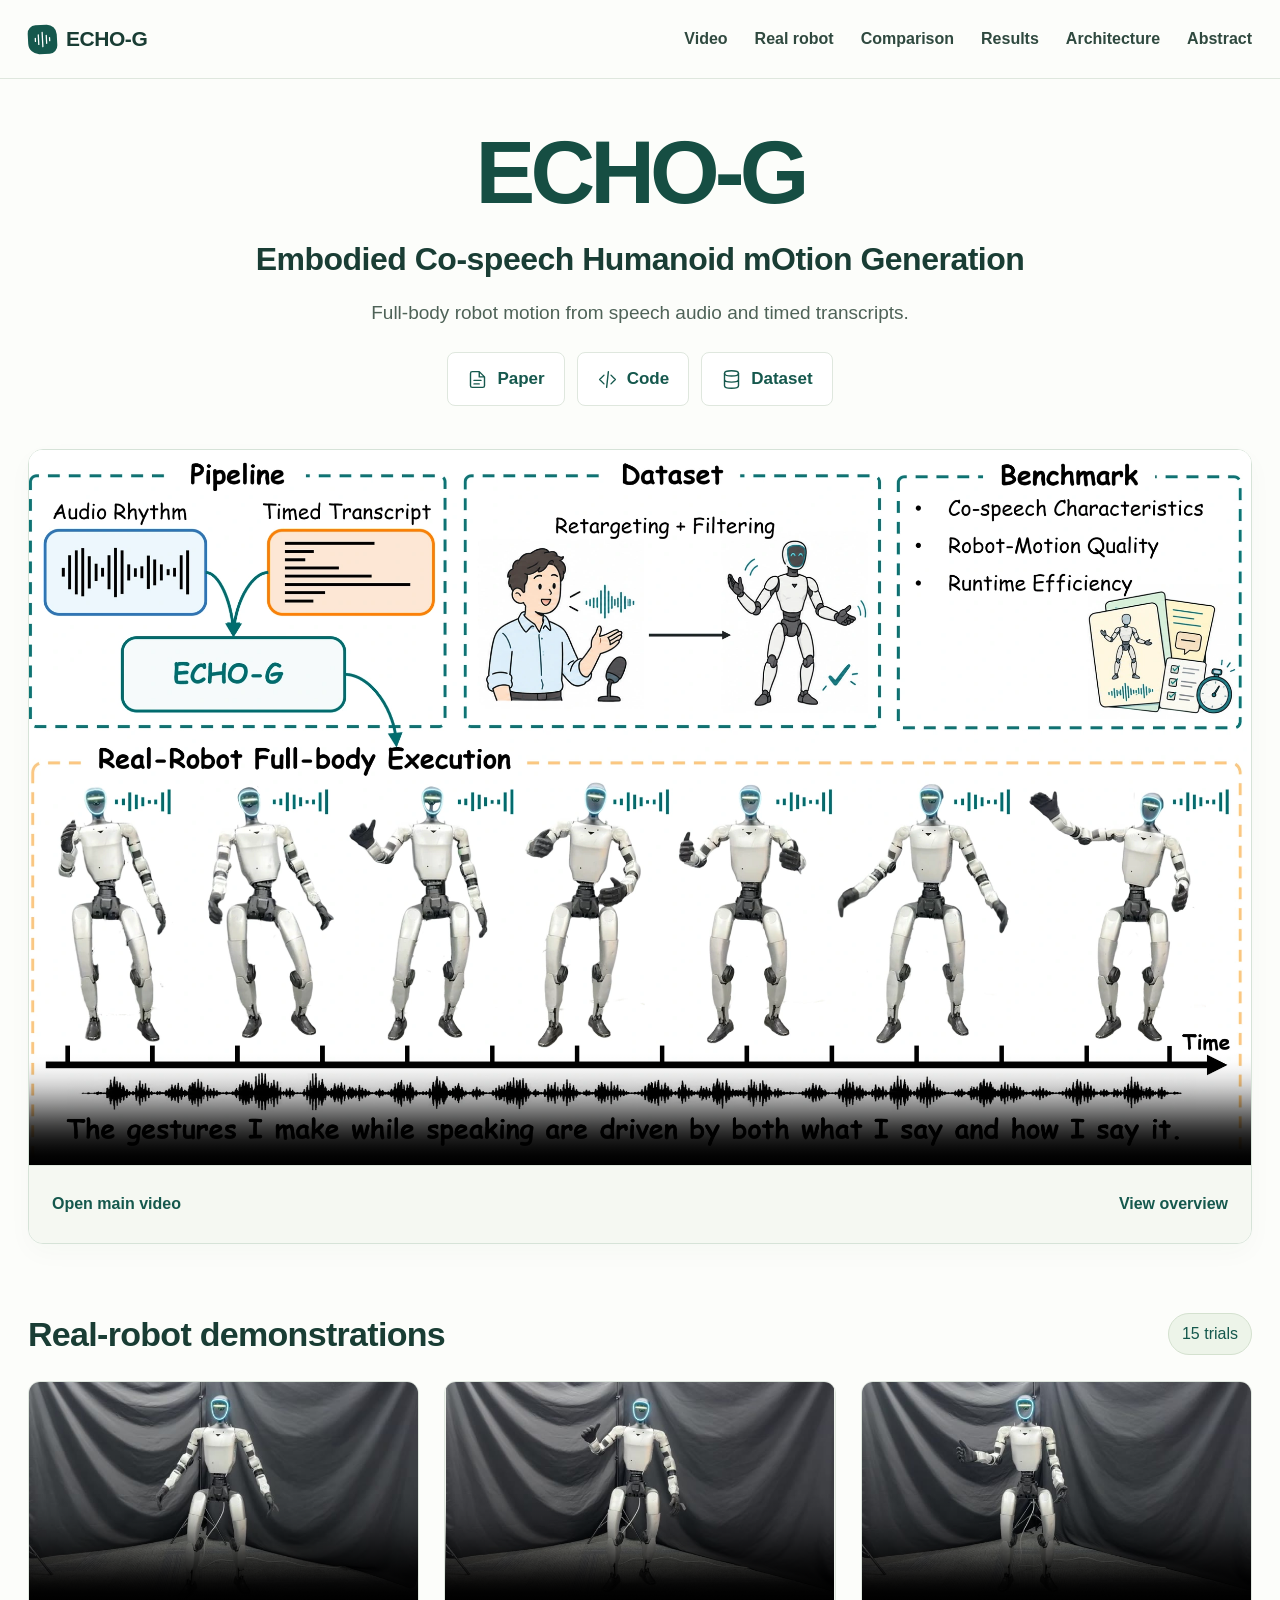
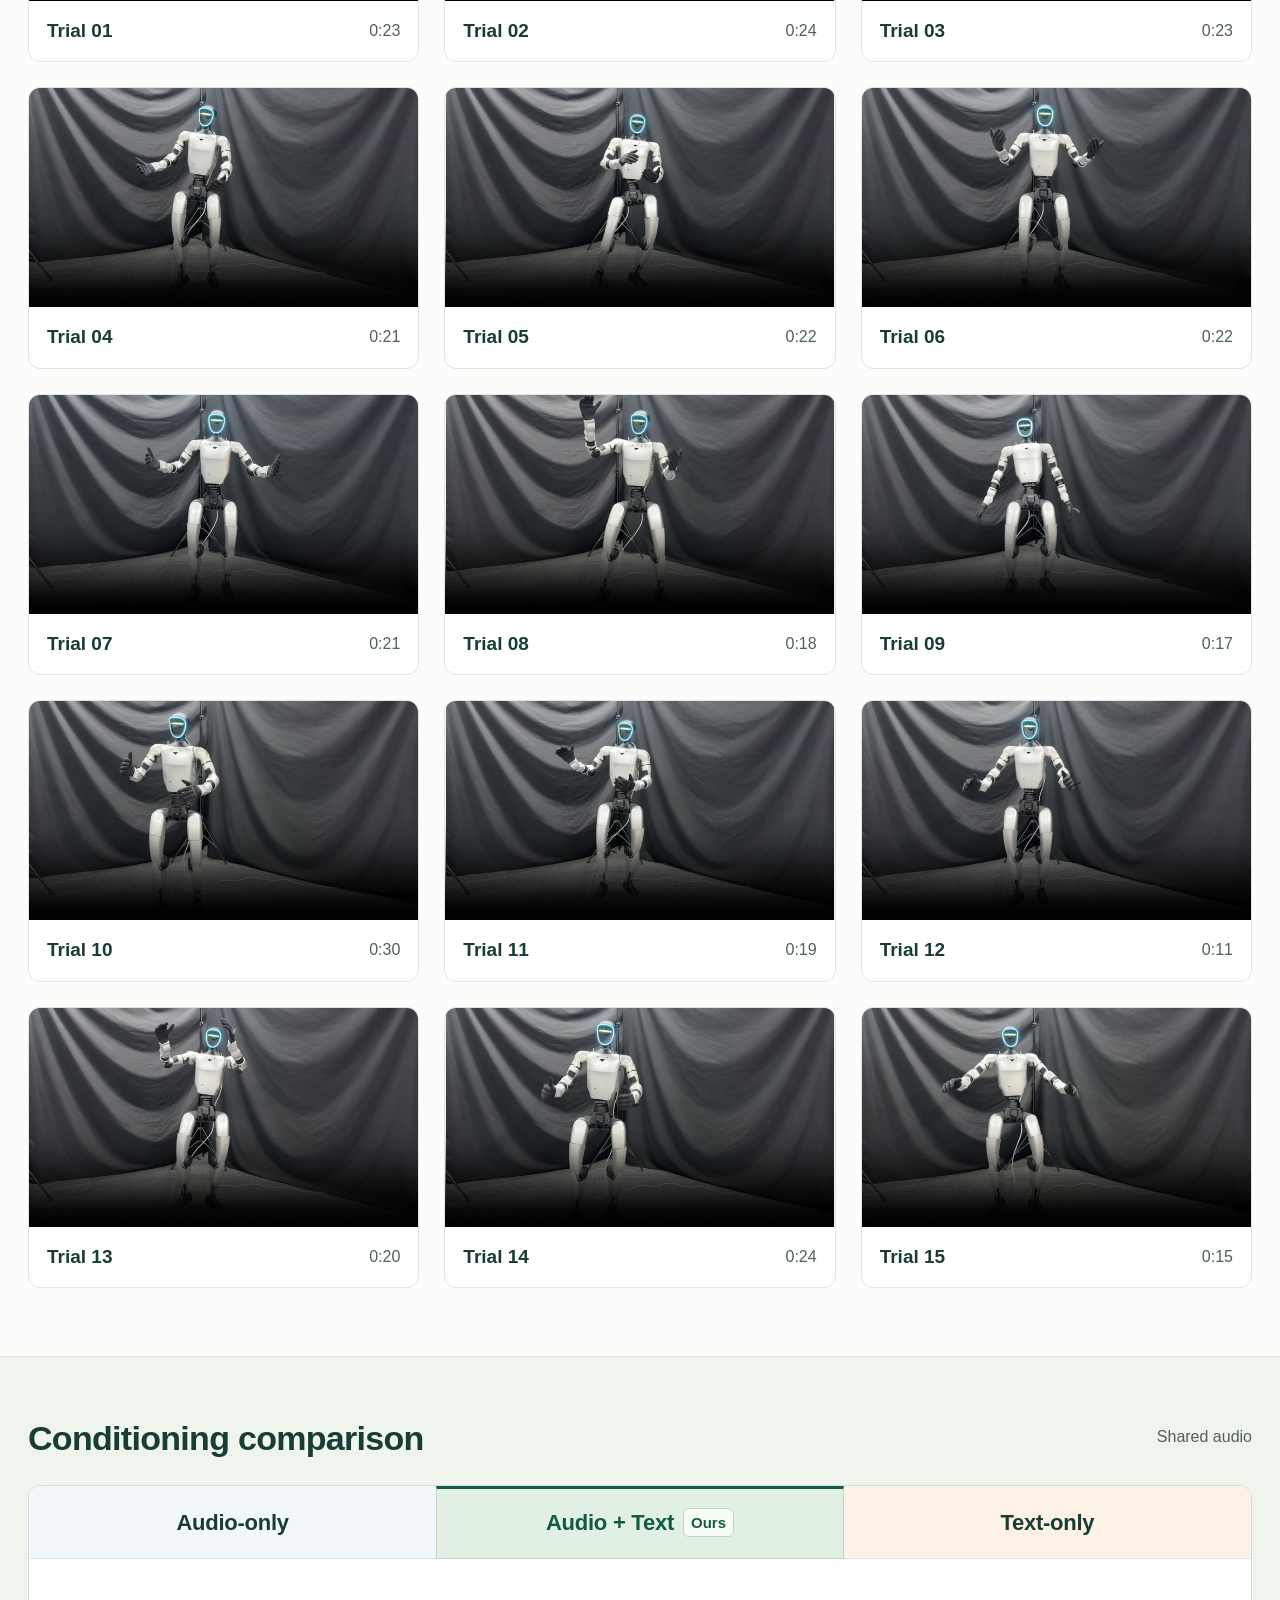
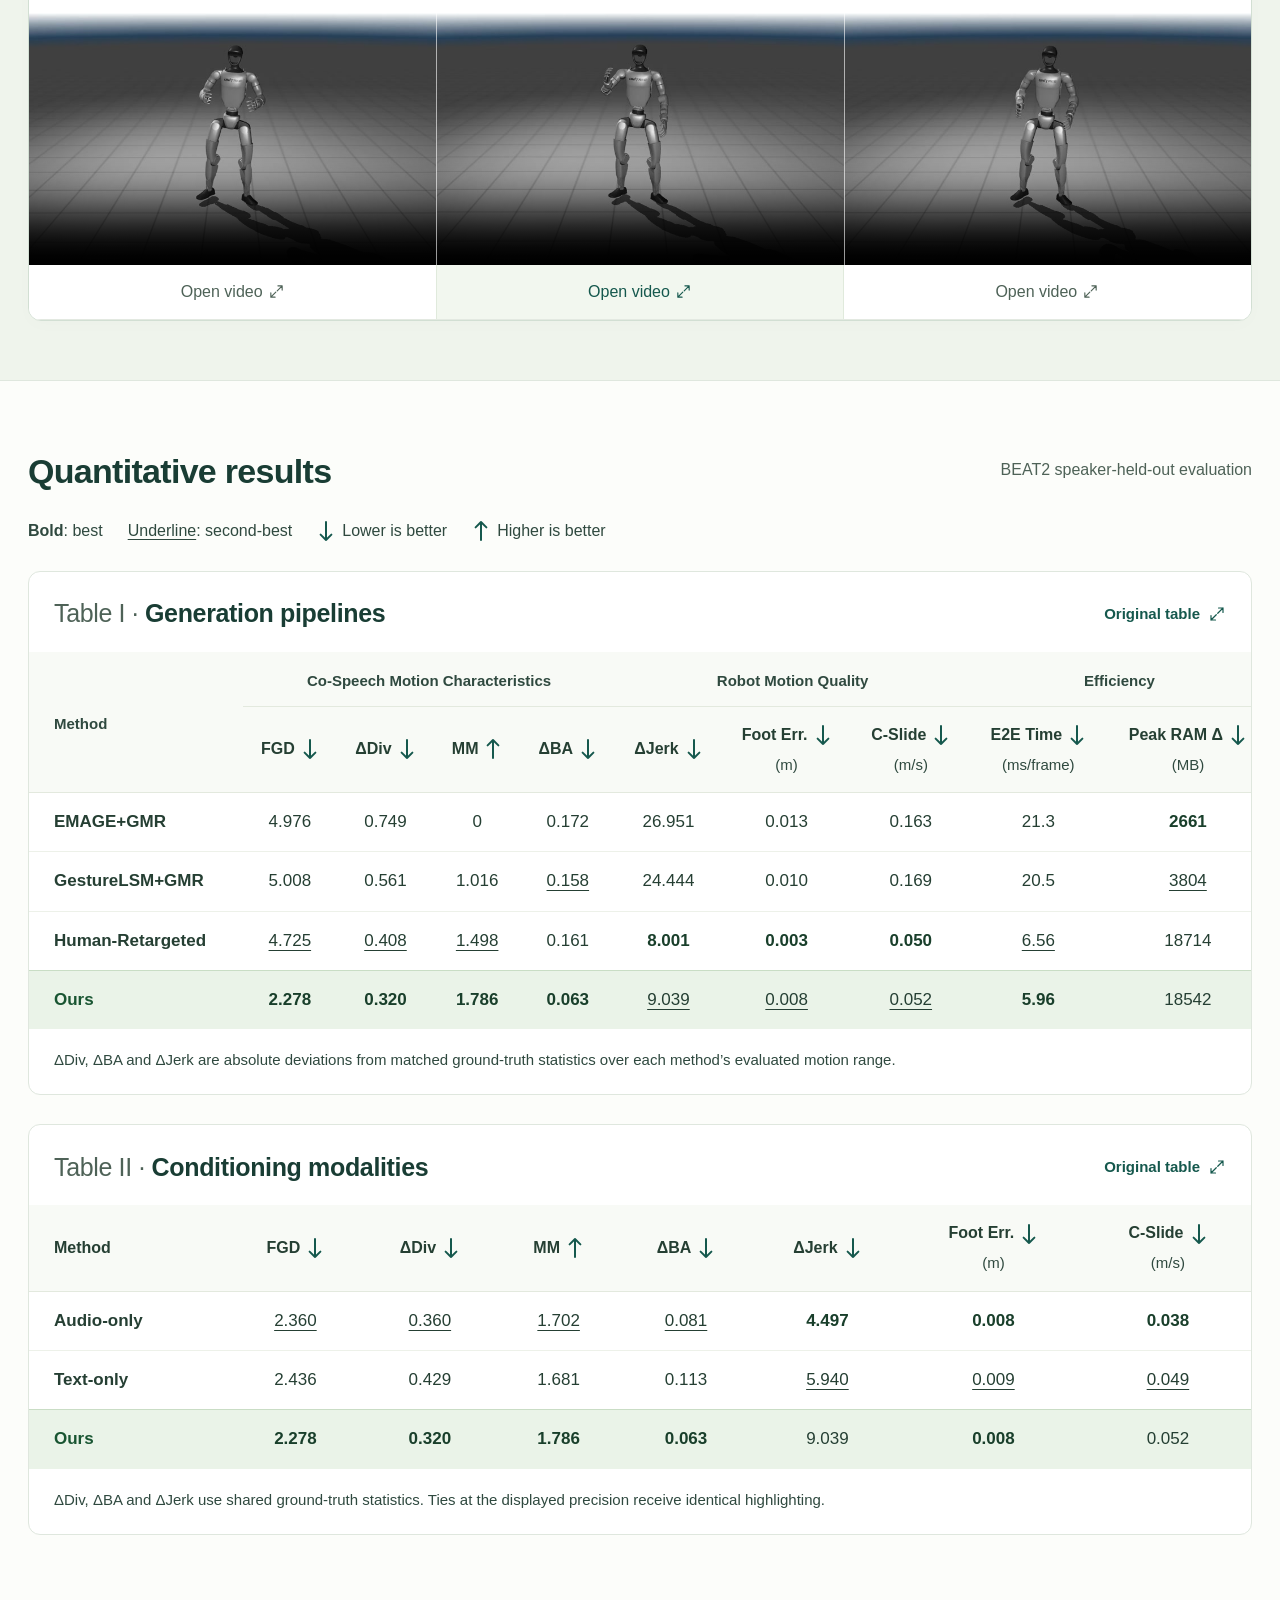
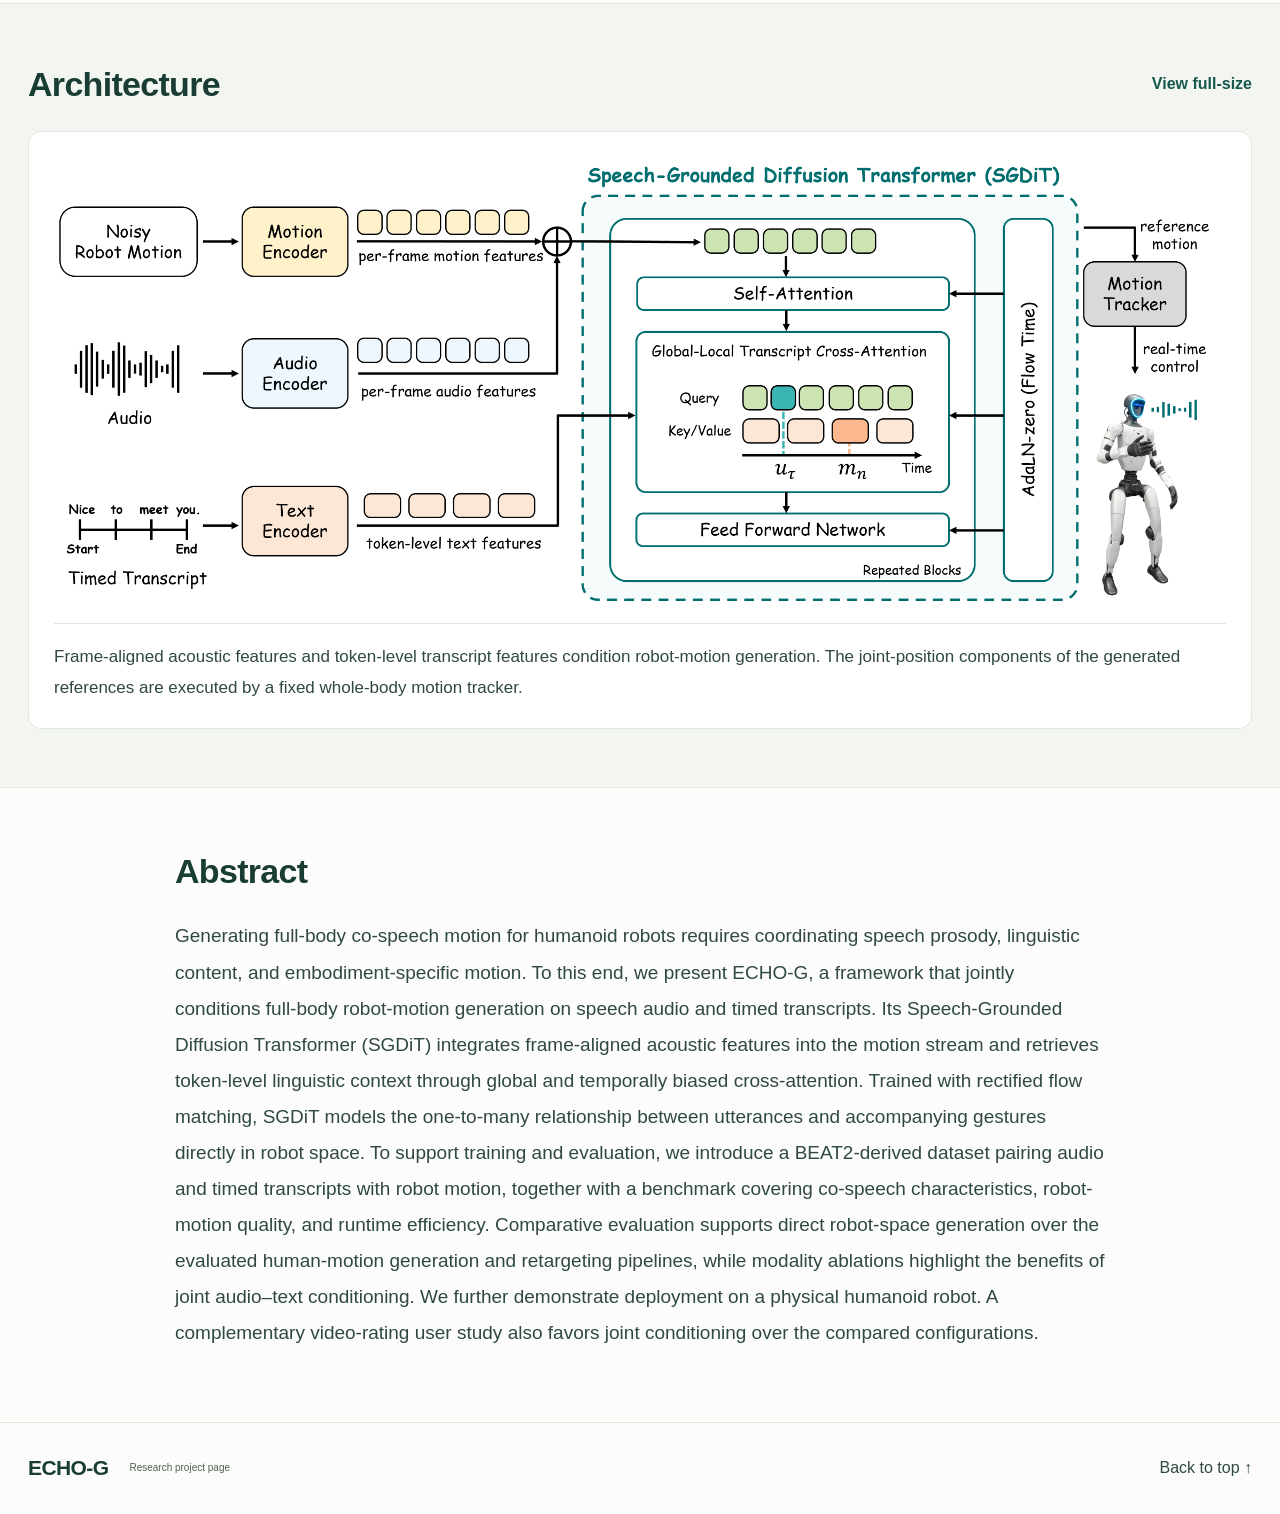
==== commit 084ab950: "add paper link" ====
--- a/static.html
+++ b/static.html
@@ -31,15 +31,15 @@
 <h1 id="project-heading"><span class="project-name">ECHO-G</span><span class="paper-title">Embodied Co-speech Humanoid mOtion Generation</span></h1>
 <p class="hero-description">Full-body robot motion from speech audio and timed transcripts.</p>
 <div class="authors" hidden="" id="authors"></div><div class="affiliations" hidden="" id="affiliations"></div><div aria-label="Project resources" class="hero-links">
-  <button aria-label="Paper: link pending"
-          class="resource-button"
-          data-resource="paper"
-          disabled
-          type="button">
-    <svg aria-hidden="true" class="icon"><use href="#i-paper"></use></svg>
-    <span>Paper</span>
-    <span class="pending-tag">Soon</span>
-  </button>
+<a aria-label="Paper"
+   class="resource-button"
+   data-resource="paper"
+   href="https://arxiv.org/abs/2609.39575"
+   target="_blank"
+   rel="noopener noreferrer">
+  <svg aria-hidden="true" class="icon"><use href="#i-paper"></use></svg>
+  <span>Paper</span>
+</a>
 
   <a class="resource-button"
      data-resource="code"
